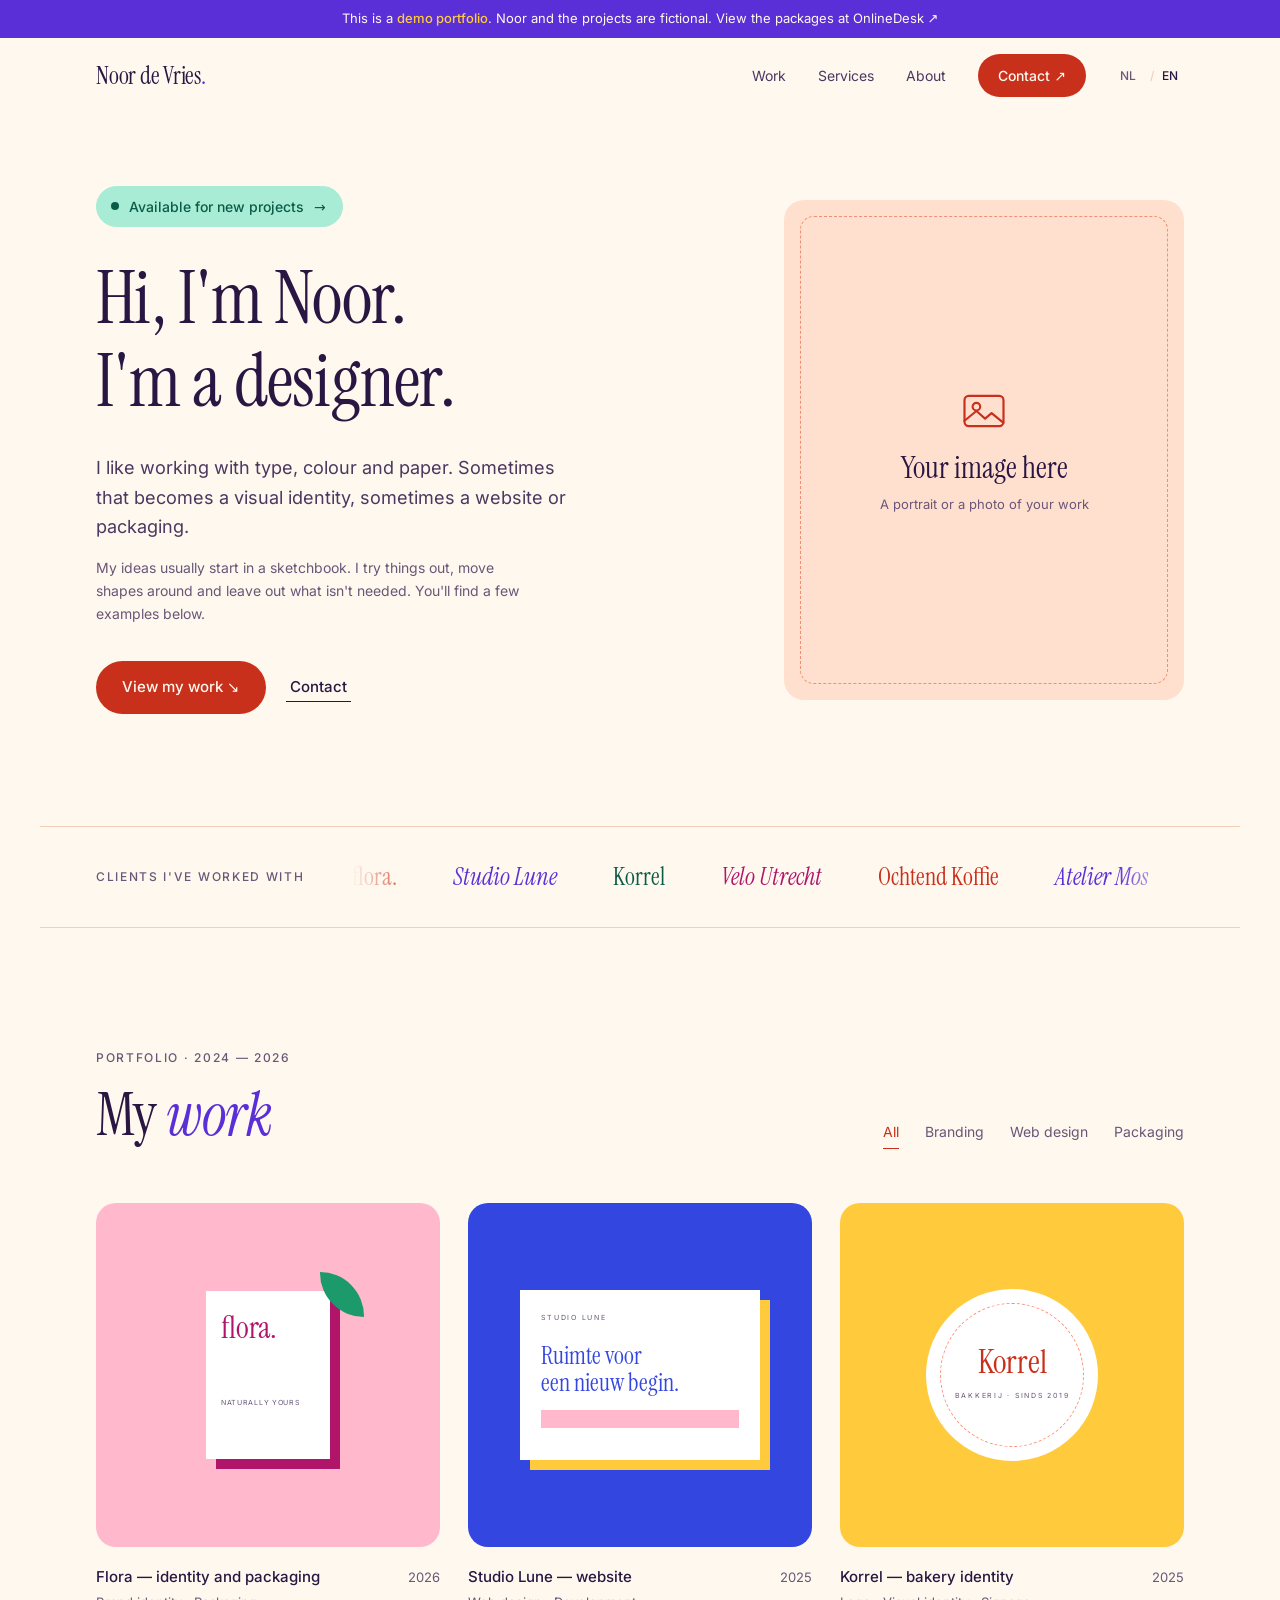
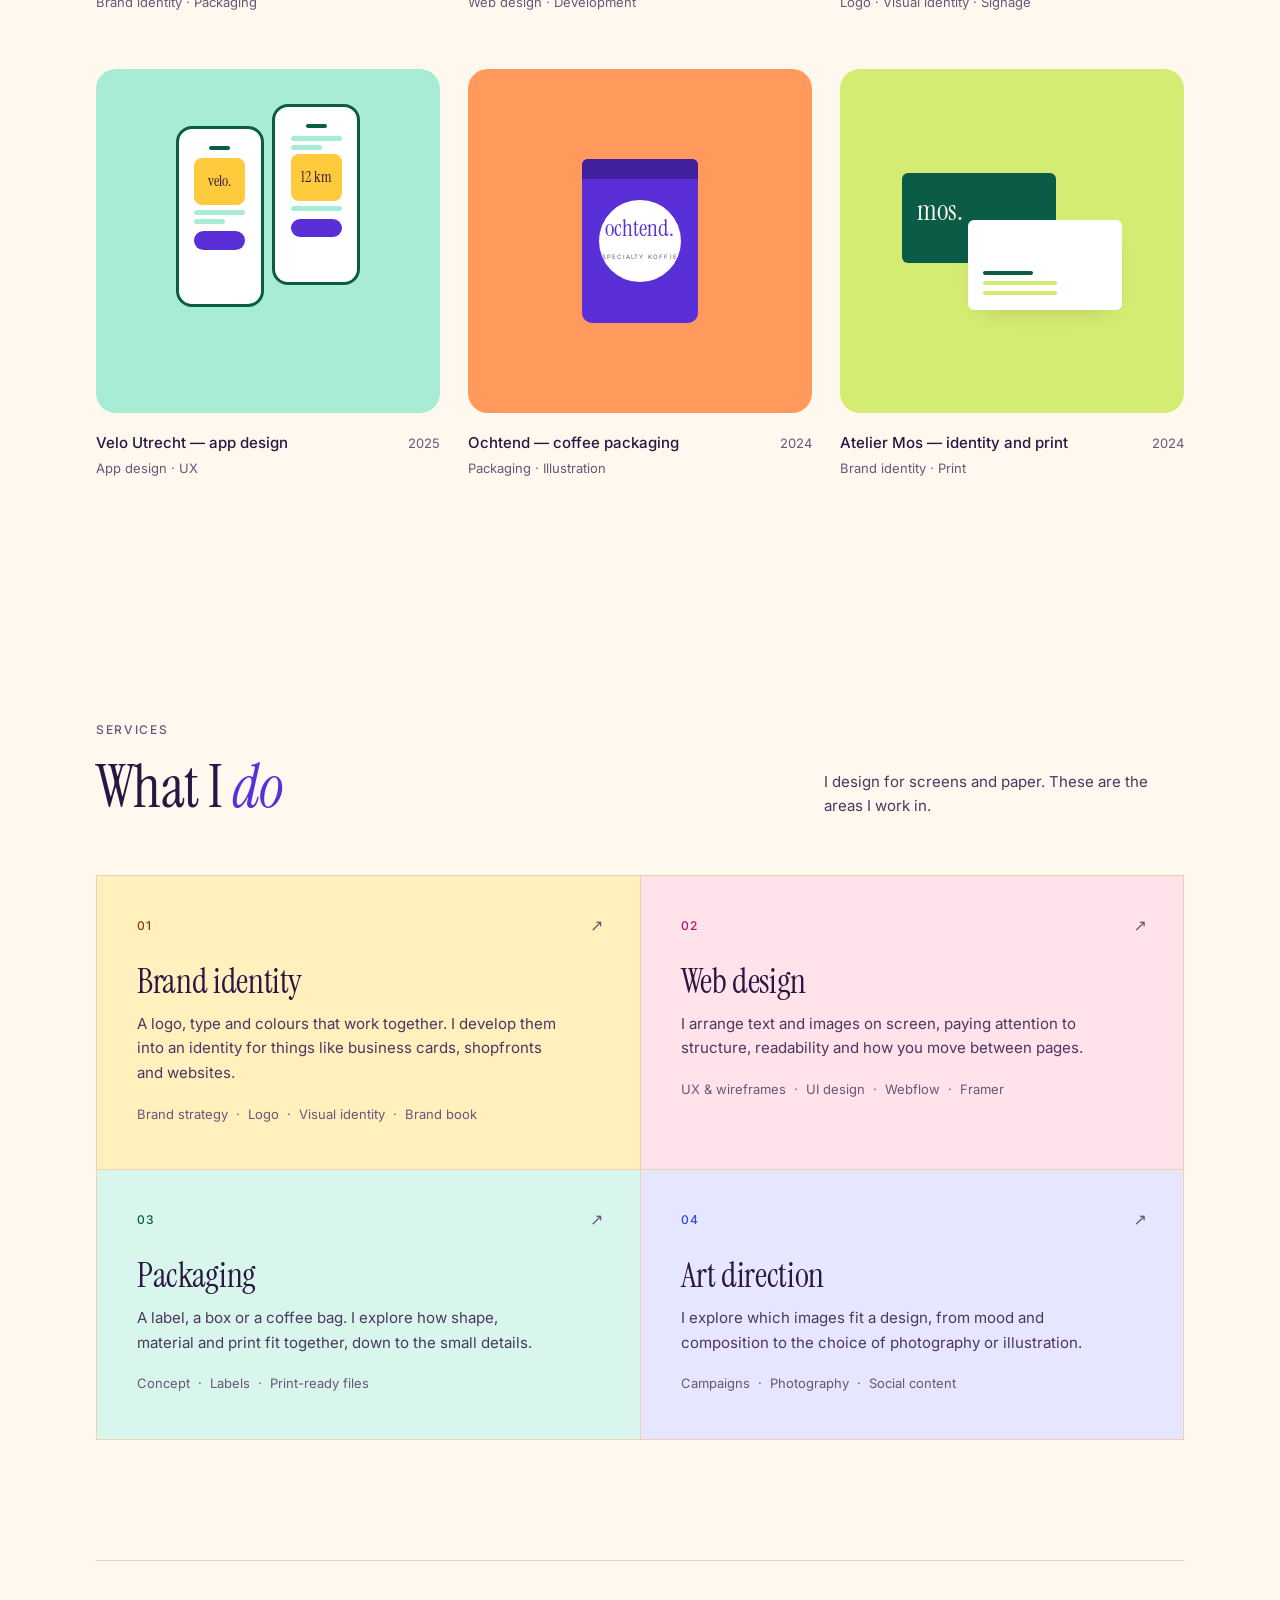
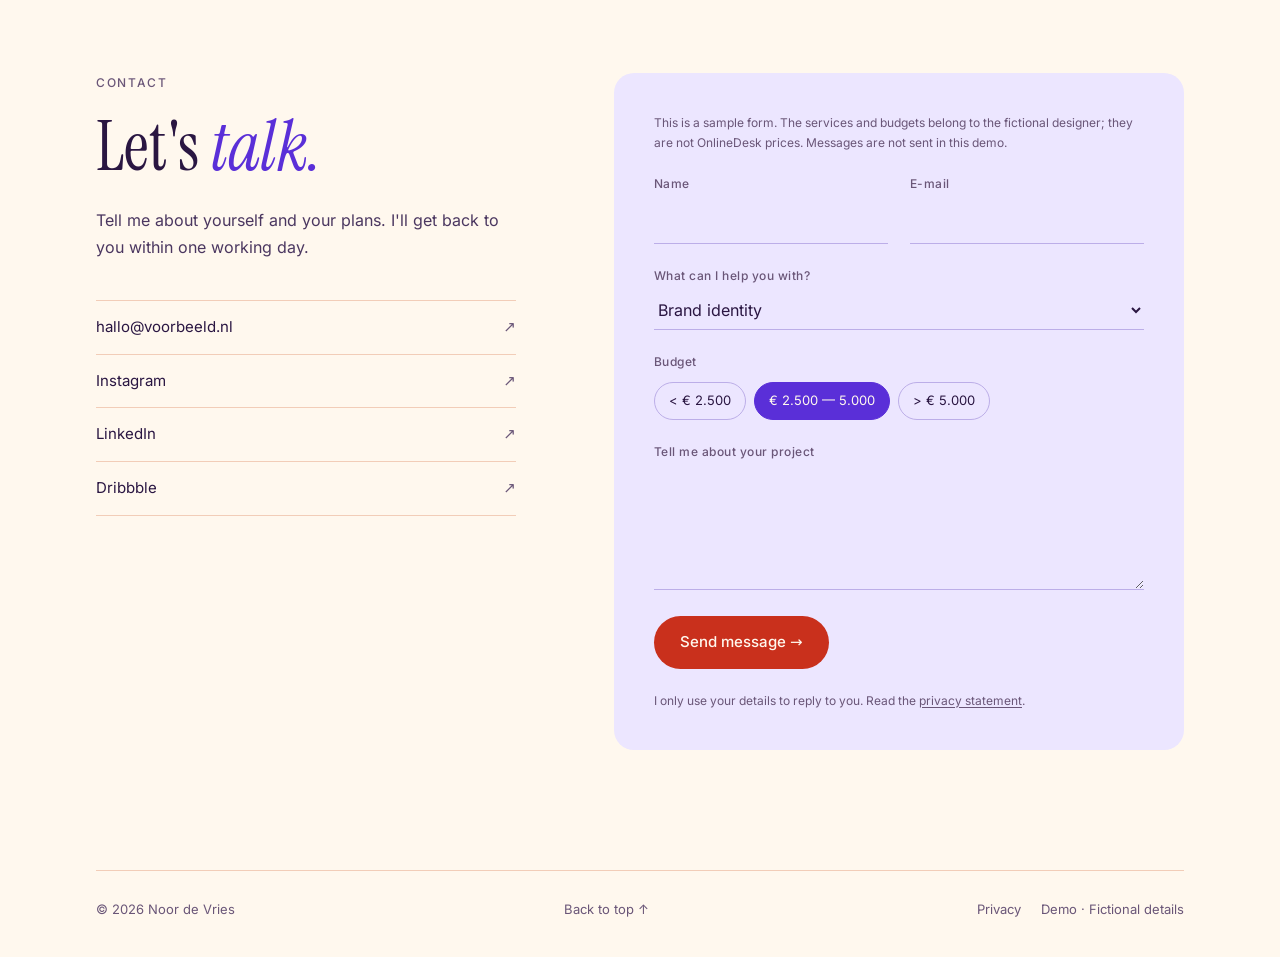
==== index.html @ de4928d3 "Levendiger kleurenpalet voor de portfolio Alleen kleuren aangepast: tekst, opmaak en indeling blijve" ====
<!doctype html>
<html lang="nl" class="no-js">
<head>
  <meta charset="utf-8">
  <meta name="viewport" content="width=device-width, initial-scale=1">
  <title>Noor de Vries — Designer in Utrecht</title>
  <meta name="description" content="Noor de Vries is een onafhankelijk designer in Utrecht: huisstijlen, websites en verpakkingen.">
  <!-- Delen op social media: vervang de URL door je eigen domein -->
  <meta property="og:type" content="website">
  <meta property="og:title" content="Noor de Vries — Designer in Utrecht">
  <meta property="og:description" content="Huisstijlen, websites en verpakkingen met een eigen verhaal.">
  <meta property="og:image" content="https://umpreneur.github.io/onlinedesk-portfolio/assets/og-image.jpg">
  <meta name="twitter:card" content="summary_large_image">
  <meta name="theme-color" content="#fff8ee">
  <link rel="icon" href="assets/favicon.svg" type="image/svg+xml">
  <link rel="preload" href="assets/fonts/instrument-serif-regular.woff2" as="font" type="font/woff2" crossorigin>
  <link rel="preload" href="assets/fonts/inter-variable.woff2" as="font" type="font/woff2" crossorigin>
  <link rel="stylesheet" href="assets/style.css">
  <script src="assets/site.js?v=20261024-copy1" defer></script>
</head>
<body data-page="home">

  <div class="demo-bar" role="note" data-demo data-i18n="demo">Dit is een <strong>demoportfolio</strong>. Noor en de projecten zijn verzonnen. <a href="https://umpreneur.github.io/onlinedesk/pakket.html?id=portfolio#pakketten">Bekijk de pakketten bij OnlineDesk ↗</a></div>

  <header class="site-header" id="top">
    <div class="wrap">
      <a href="#top" class="logo">Noor de Vries<span>.</span></a>
      <div class="header-right">
        <nav class="nav" aria-label="Hoofdmenu">
          <a href="#ervaringen" data-i18n="nav_work">Werk</a>
          <a href="#diensten" data-i18n="nav_services">Diensten</a>
          <a href="#over" data-i18n="nav_about">Over mij</a>
          <a href="#contact" class="btn">Contact ↗</a>
        </nav>
        <div class="lang" role="group" aria-label="Taal / Language">
          <button data-lang="nl" lang="nl" aria-label="Nederlands">NL</button>
          <button data-lang="en" lang="en" aria-label="English">EN</button>
        </div>
        <button class="menu-toggle" aria-label="Menu" aria-expanded="false"><span></span><span></span></button>
      </div>
    </div>
  </header>

  <main>
    <!-- Hero / Over mij -->
    <section class="hero" id="over">
      <div class="wrap hero-grid">
        <div>
          <a href="#contact" class="status reveal"><i></i> <span data-i18n="status">Beschikbaar voor nieuwe projecten</span> <b>→</b></a>
          <h1 class="reveal d1" data-i18n="about_title">Hoi, ik ben Noor.<br>Ik ben ontwerper.</h1>
          <p class="intro reveal d2" data-i18n="intro">Ik werk graag met letters, kleur en papier. Soms wordt dat een huisstijl, soms een website of een verpakking.</p>
          <p class="intro-sub reveal d2" data-i18n="about_p1">Mijn ideeën beginnen meestal in een schetsboek. Ik probeer dingen uit, schuif met vormen en laat weg wat niet nodig is. Hieronder zie je een paar voorbeelden.</p>
          <div class="hero-actions reveal d3">
            <a href="#ervaringen" class="btn" data-i18n="cta_work">Bekijk mijn werk ↘</a>
            <a href="#contact" class="link" data-i18n="cta_call">Contact</a>
          </div>
        </div>

        <div class="portrait-wrap reveal d2">
          <div class="portrait">
            <!-- Eigen foto? Vervang het hele placeholder-blok door: <img src="assets/jouw-foto.jpg" alt="Portret van ..."> -->
            <div class="placeholder">
              <svg viewBox="0 0 48 48" aria-hidden="true"><rect x="6" y="10" width="36" height="28" rx="4"/><circle cx="17" cy="20" r="3.5"/><path d="M6 33 l11 -9 8 7 6 -5 11 9"/></svg>
              <strong data-i18n="ph_title">Jouw afbeelding hier</strong>
              <span data-i18n="ph_sub">Een portret of een foto van je werk</span>
            </div>
          </div>
        </div>
      </div>
    </section>

    <!-- Klanten -->
    <section class="clients" aria-label="Klanten">
      <div class="wrap">
        <p class="label" data-i18n="clients">Met plezier gewerkt voor</p>
        <div class="marquee">
          <!-- Namen staan er twee keer in, zodat de band naadloos doorloopt -->
          <div class="marquee-track">
            <span>flora.</span><span>Studio Lune</span><span>Korrel</span><span>Velo Utrecht</span><span>Ochtend Koffie</span><span>Atelier Mos</span><span>Hofje 12</span><span>Groen &amp; Co</span>
            <span aria-hidden="true">flora.</span><span aria-hidden="true">Studio Lune</span><span aria-hidden="true">Korrel</span><span aria-hidden="true">Velo Utrecht</span><span aria-hidden="true">Ochtend Koffie</span><span aria-hidden="true">Atelier Mos</span><span aria-hidden="true">Hofje 12</span><span aria-hidden="true">Groen &amp; Co</span>
          </div>
        </div>
      </div>
    </section>

    <!-- Ervaring -->
    <section id="ervaringen">
      <div class="wrap">
        <div class="section-head">
          <div>
            <span class="eyebrow reveal">Portfolio · 2024 — 2026</span>
            <h2 class="reveal d1" data-i18n="work_title">Mijn <em>werk</em></h2>
          </div>
          <div class="filters reveal d2">
            <button class="active" data-filter="all" data-i18n="f_all">Alles</button>
            <button data-filter="branding">Branding</button>
            <button data-filter="web" data-i18n="f_web">Webdesign</button>
            <button data-filter="verpakking" data-i18n="f_pack">Verpakking</button>
          </div>
        </div>

        <!-- Vervang per kaart het blok <div class="mock ...">...</div> door een eigen <img> -->
        <div class="work-grid">
          <div class="card reveal" data-cat="branding verpakking">
            <div class="thumb">
              <div class="mock flora-pack"><div class="face"><span class="name">flora.</span><span class="tagline">NATURALLY YOURS</span></div></div>
              <span class="flora-leaf"></span>
            </div>
            <div class="meta"><span data-i18n="p1">Flora — huisstijl en verpakking</span><span class="year">2026</span></div>
            <div class="tags" data-i18n="p1t">Merkidentiteit · Verpakking</div>
          </div>

          <div class="card reveal d1" data-cat="web">
            <div class="thumb">
              <div class="mock lune-page"><div class="face"><div class="brand">STUDIO LUNE</div><div class="headline">Ruimte voor<br>een nieuw begin.</div><div class="bar"></div></div></div>
            </div>
            <div class="meta"><span data-i18n="p2">Studio Lune — website</span><span class="year">2025</span></div>
            <div class="tags" data-i18n="p2t">Webdesign · Ontwikkeling</div>
          </div>

          <div class="card reveal" data-cat="branding">
            <div class="thumb">
              <div class="mock korrel"><div><b>Korrel</b><small>bakkerij · sinds 2019</small></div></div>
            </div>
            <div class="meta"><span data-i18n="p3">Korrel — huisstijl voor een bakkerij</span><span class="year">2025</span></div>
            <div class="tags" data-i18n="p3t">Logo · Huisstijl · Signing</div>
          </div>

          <div class="card reveal d1" data-cat="web">
            <div class="thumb">
              <div class="mock velo">
                <div class="phone"><div class="p-top"></div><div class="p-hero">velo.</div><div class="p-line"></div><div class="p-line s"></div><div class="p-btn"></div></div>
                <div class="phone"><div class="p-top"></div><div class="p-line"></div><div class="p-line s"></div><div class="p-hero">12 km</div><div class="p-line"></div><div class="p-btn"></div></div>
              </div>
            </div>
            <div class="meta"><span data-i18n="p4">Velo Utrecht — appontwerp</span><span class="year">2025</span></div>
            <div class="tags">App design · UX</div>
          </div>

          <div class="card reveal" data-cat="verpakking branding">
            <div class="thumb">
              <div class="mock bag"><div class="sticker"><div><b>ochtend.</b><small>SPECIALTY KOFFIE</small></div></div></div>
            </div>
            <div class="meta"><span data-i18n="p5">Ochtend — koffieverpakking</span><span class="year">2024</span></div>
            <div class="tags" data-i18n="p5t">Verpakking · Illustratie</div>
          </div>

          <div class="card reveal d1" data-cat="branding">
            <div class="thumb">
              <div class="mock cards-mock">
                <div class="bcard dark"><b>mos.</b></div>
                <div class="bcard light"><i></i><i></i><i></i></div>
              </div>
            </div>
            <div class="meta"><span data-i18n="p6">Atelier Mos — huisstijl en drukwerk</span><span class="year">2024</span></div>
            <div class="tags" data-i18n="p6t">Merkidentiteit · Drukwerk</div>
          </div>
        </div>
      </div>
    </section>

    <!-- Diensten -->
    <section id="diensten" class="services">
      <div class="wrap">
        <div class="section-head">
          <div>
            <span class="eyebrow reveal" data-i18n="nav_services">Diensten</span>
            <h2 class="reveal d1" data-i18n="srv_title">Wat ik <em>doe</em></h2>
          </div>
          <p class="reveal d2" data-i18n="srv_intro">Ik ontwerp voor het scherm en voor papier. Dit zijn de onderdelen waar ik me mee bezighoud.</p>
        </div>

        <div class="service-list">
          <div class="service reveal">
            <span class="num">01</span>
            <h3 data-i18n="s1">Merkidentiteit</h3>
            <div data-i18n="s1d">
              <p>Een logo, letters en kleuren die bij elkaar passen. Ik werk ze uit tot een huisstijl voor bijvoorbeeld een kaartje, een gevel of een website.</p>
              <ul><li>Merkstrategie</li><li>Logo</li><li>Huisstijl</li><li>Brandbook</li></ul>
            </div>
            <span class="arrow" aria-hidden="true">↗</span>
          </div>
          <div class="service reveal d1">
            <span class="num">02</span>
            <h3 data-i18n="s2">Webdesign</h3>
            <div data-i18n="s2d">
              <p>Ik geef tekst en beeld een plek op het scherm. Met aandacht voor de indeling, leesbaarheid en hoe je door de pagina’s beweegt.</p>
              <ul><li>UX &amp; wireframes</li><li>UI design</li><li>Webflow</li><li>Framer</li></ul>
            </div>
            <span class="arrow" aria-hidden="true">↗</span>
          </div>
          <div class="service reveal">
            <span class="num">03</span>
            <h3 data-i18n="s3">Verpakking</h3>
            <div data-i18n="s3d">
              <p>Een etiket, een doosje of een koffiezak. Ik kijk hoe vorm, materiaal en bedrukking samenkomen, tot in de kleine details.</p>
              <ul><li>Concept</li><li>Etiketten</li><li>Drukklaar maken</li></ul>
            </div>
            <span class="arrow" aria-hidden="true">↗</span>
          </div>
          <div class="service reveal d1">
            <span class="num">04</span>
            <h3>Art direction</h3>
            <div data-i18n="s4d">
              <p>Ik zoek uit welke beelden bij een ontwerp passen. Van de sfeer en de compositie tot de keuze voor fotografie of illustratie.</p>
              <ul><li>Campagnes</li><li>Fotografie</li><li>Social content</li></ul>
            </div>
            <span class="arrow" aria-hidden="true">↗</span>
          </div>
        </div>
      </div>
    </section>

    <!-- Contact -->
    <section id="contact" class="contact">
      <div class="wrap">
        <div class="contact-box">
          <div>
            <span class="eyebrow reveal">Contact</span>
            <h2 class="reveal d1" data-i18n="contact_title">Even <em>kennismaken?</em></h2>
            <p class="reveal d2" data-i18n="contact_intro">Vertel me iets over jezelf en je plannen. Ik reageer binnen één werkdag.</p>
            <div class="contact-links reveal d3">
              <a href="mailto:hallo@voorbeeld.nl"><span>hallo@voorbeeld.nl</span><span>↗</span></a>
              <a href="https://www.instagram.com/" target="_blank" rel="noopener"><span>Instagram</span><span>↗</span></a>
              <a href="https://www.linkedin.com/" target="_blank" rel="noopener"><span>LinkedIn</span><span>↗</span></a>
              <a href="https://dribbble.com/" target="_blank" rel="noopener"><span>Dribbble</span><span>↗</span></a>
            </div>
          </div>

          <!-- Formulier: vul je Formspree-adres in bij SITE.formspree in assets/site.js -->
          <form class="contact-form reveal d2" novalidate>
            <p class="form-note" data-demo data-i18n="demo_form">Dit is een voorbeeldformulier. De diensten en budgetten horen bij de fictieve ontwerper; ze zijn geen prijzen van OnlineDesk. Berichten worden in deze demo niet verstuurd.</p>
            <div class="row">
              <label><span data-i18n="f_name">Naam</span><input type="text" name="naam" required autocomplete="name"></label>
              <label><span>E-mail</span><input type="email" name="email" required autocomplete="email"></label>
            </div>
            <label><span data-i18n="f_type">Waar kan ik je mee helpen?</span>
              <select name="onderwerp">
                <option data-i18n="s1">Merkidentiteit</option>
                <option data-i18n="s2">Webdesign</option>
                <option data-i18n="s3">Verpakking</option>
                <option>Art direction</option>
                <option data-i18n="f_other">Iets anders</option>
              </select>
            </label>
            <div class="field" role="radiogroup" aria-label="Budget">Budget
              <span class="budget">
                <label><input type="radio" name="budget" value="tot 2500"><span>&lt; € 2.500</span></label>
                <label><input type="radio" name="budget" value="2500-5000" checked><span>€ 2.500 — 5.000</span></label>
                <label><input type="radio" name="budget" value="vanaf 5000"><span>&gt; € 5.000</span></label>
              </span>
            </div>
            <label><span data-i18n="f_msg">Vertel over je project</span><textarea name="bericht" rows="4"></textarea></label>
            <!-- Spamval: echte bezoekers zien dit veld niet -->
            <input type="text" name="_gotcha" class="hp" tabindex="-1" autocomplete="off" aria-hidden="true">
            <button type="submit" class="btn" data-i18n="f_send">Verstuur bericht →</button>
            <p class="form-note" data-i18n="f_note">Je gegevens gebruik ik alleen om je te antwoorden. Lees de <a href="privacy.html">privacyverklaring</a>.</p>
            <p class="form-msg" role="status" aria-live="polite"></p>
          </form>
        </div>
      </div>
    </section>
  </main>

  <footer>
    <div class="wrap">
      <div class="footer-bottom">
        <span>© <span class="year-now">2026</span> Noor de Vries</span>
        <a href="#top" data-i18n="to_top">Terug naar boven ↑</a>
        <span class="footer-links">
          <a href="privacy.html" data-i18n="privacy">Privacy</a>
          <span data-demo data-i18n="demo_footer">Demo · Fictieve gegevens</span>
        </span>
      </div>
    </div>
  </footer>
</body>
</html>
---- assets/style.css ----
/* ==========================================================================
   Portfolio template — stijlen
   Kleuren aanpassen? Wijzig alleen de waarden in :root hieronder.
   ========================================================================== */

/* ---------- Lettertypes (zelf gehost, OFL-licentie, zie assets/fonts) ---------- */
@font-face {
  font-family: "Instrument Serif";
  src: url("fonts/instrument-serif-regular.woff2") format("woff2");
  font-style: normal; font-weight: 400; font-display: swap;
}
@font-face {
  font-family: "Instrument Serif";
  src: url("fonts/instrument-serif-italic.woff2") format("woff2");
  font-style: italic; font-weight: 400; font-display: swap;
}
@font-face {
  font-family: "Inter";
  src: url("fonts/inter-variable.woff2") format("woff2");
  font-style: normal; font-weight: 100 900; font-display: swap;
}

:root {
  --bg: #fff8ee;          /* Achtergrond — zonnig crème */
  --accent: #ffe0cf;      /* Kaarten en vlakken — zacht perzik */
  --ink: #2a1642;         /* Tekst en titels — diep aubergine */
  --brand: #c9301c;       /* Knoppen en accenten — levendig koraalrood */
  --line: #f2cdb8;        /* Subtiele lijnen — warm perzik */

  --surface: #ffffff;
  --ink-soft: #4b3760;
  --muted: #6a5678;
  --accent-hover: #ffd2b8;
  --brand-dark: #9c2212;
  --brand-light: #ff8f7a;

  --serif: "Instrument Serif", Georgia, "Times New Roman", serif;
  --sans: "Inter", "Segoe UI", system-ui, -apple-system, Helvetica, Arial, sans-serif;
  --radius: 20px;
  --ease: cubic-bezier(.2, .7, .2, 1);
}

* { box-sizing: border-box; margin: 0; padding: 0; }
html { scroll-behavior: smooth; scroll-padding-top: 80px; }
body {
  background: var(--bg);
  color: var(--ink);
  font-family: var(--sans);
  font-size: 16px;
  line-height: 1.65;
  -webkit-font-smoothing: antialiased;
  overflow-x: hidden;
}
a { color: inherit; text-decoration: none; }
button { font: inherit; color: inherit; background: none; border: 0; cursor: pointer; }
img { max-width: 100%; display: block; }
::selection { background: var(--accent); }
:focus-visible { outline: 2px solid var(--brand); outline-offset: 3px; }

.wrap { max-width: 1200px; margin: 0 auto; padding: 0 56px; }

h1, h2, h3 { font-family: var(--serif); font-weight: 400; letter-spacing: -0.01em; line-height: 1.05; }
h2 em, h1 em { font-style: italic; color: var(--brand); }
h2 { font-size: clamp(40px, 4.6vw, 60px); }

.eyebrow {
  display: block; font-size: 12px; font-weight: 500; letter-spacing: .14em;
  text-transform: uppercase; color: var(--muted); margin-bottom: 18px;
}

section { padding: 120px 0; }
.section-head {
  display: flex; justify-content: space-between; align-items: flex-end;
  gap: 40px; margin-bottom: 56px;
}
.section-head p { max-width: 360px; color: var(--ink-soft); font-size: 15px; }

.btn {
  display: inline-flex; align-items: center; gap: 10px;
  background: var(--ink); color: var(--bg);
  padding: 14px 26px; border-radius: 999px;
  font-size: 15px; font-weight: 500;
  transition: background .25s, transform .3s var(--ease);
}
.btn:hover { background: var(--brand); transform: translateY(-1px); }
.btn[disabled] { opacity: .6; pointer-events: none; }
.link {
  display: inline-flex; align-items: center; gap: 8px;
  font-size: 15px; font-weight: 500; padding: 14px 4px;
  background: linear-gradient(currentColor, currentColor) 0 calc(100% - 12px) / 100% 1px no-repeat;
  transition: color .2s;
}
.link:hover { color: var(--brand); }

/* ---------- Demo-balk (alleen zichtbaar als demo: true in site.js) ---------- */
.demo-bar {
  background: var(--ink); color: var(--bg);
  text-align: center; font-size: 13px; line-height: 1.5; padding: 9px 20px;
}
.demo-bar strong { font-weight: 500; color: var(--accent); }

/* ---------- Header ---------- */
.site-header { position: sticky; top: 0; z-index: 50; transition: box-shadow .3s; }
/* Blur op een pseudo-element, zodat het mobiele menu (position: fixed) het hele scherm kan vullen */
.site-header::before {
  content: ""; position: absolute; inset: 0; z-index: -1;
  background: rgba(255, 248, 238, .8);
  backdrop-filter: blur(14px);
  -webkit-backdrop-filter: blur(14px);
}
.site-header.scrolled { box-shadow: 0 1px 0 var(--line); }
.site-header .wrap { display: flex; justify-content: space-between; align-items: center; height: 76px; }
.logo { font-family: var(--serif); font-size: 24px; letter-spacing: -0.01em; }
.logo span { color: var(--brand); }
.header-right { display: flex; align-items: center; gap: 28px; }
.nav { display: flex; align-items: center; gap: 32px; font-size: 14px; }
.nav a:not(.btn) { color: var(--ink-soft); transition: color .2s; }
.nav a:not(.btn):hover { color: var(--ink); }
.nav .btn { padding: 10px 20px; font-size: 14px; }

.lang { position: relative; z-index: 60; display: flex; align-items: center; gap: 2px; font-size: 12px; font-weight: 500; letter-spacing: .06em; }
.lang button { padding: 4px 6px; color: var(--muted); transition: color .2s; }
.lang button + button::before { content: "/"; margin-right: 8px; color: var(--line); }
.lang button:hover, .lang button.active { color: var(--ink); }

.menu-toggle { display: none; width: 44px; height: 44px; position: relative; z-index: 60; }
.menu-toggle span {
  position: absolute; left: 11px; width: 22px; height: 1.5px; background: var(--ink);
  transition: transform .3s var(--ease), top .3s var(--ease);
}
.menu-toggle span:first-child { top: 18px; }
.menu-toggle span:last-child { top: 25px; }
.menu-open .menu-toggle span:first-child { top: 21px; transform: rotate(45deg); }
.menu-open .menu-toggle span:last-child { top: 21px; transform: rotate(-45deg); }

/* ---------- Hero / Over mij ---------- */
.hero { padding: 72px 0 112px; }
.hero-grid { display: grid; grid-template-columns: 1.15fr .85fr; gap: 80px; align-items: center; }
.status {
  display: inline-flex; align-items: center; gap: 10px;
  background: var(--accent); border: 1px solid var(--line); color: var(--brand);
  padding: 8px 16px 8px 14px; border-radius: 999px;
  font-size: 14px; font-weight: 500; margin-bottom: 30px;
  transition: background .25s;
}
.status:hover { background: var(--accent-hover); }
.status b { font-weight: 400; transition: transform .3s var(--ease); }
.status:hover b { transform: translateX(3px); }
.status i { flex: none; width: 8px; height: 8px; border-radius: 50%; background: var(--brand); position: relative; }
.status i::after {
  content: ""; position: absolute; inset: -5px; border-radius: 50%;
  border: 2px solid var(--brand); opacity: 0; animation: pulse 2s infinite;
}
@keyframes pulse { 0% { transform: scale(.5); opacity: .7; } 100% { transform: scale(1.7); opacity: 0; } }

h1 { font-size: clamp(44px, 5.8vw, 80px); line-height: 1.12; margin-bottom: 30px; }
.intro { font-size: 18px; color: var(--ink-soft); max-width: 480px; margin-bottom: 14px; }
.intro-sub { font-size: 14px; color: var(--muted); max-width: 440px; margin-bottom: 36px; }
.hero-actions { display: flex; flex-wrap: wrap; align-items: center; gap: 20px; }

.portrait-wrap { position: relative; justify-self: end; width: 100%; max-width: 400px; }
.portrait {
  position: relative; aspect-ratio: 4 / 5;
  background: var(--accent); border-radius: var(--radius); overflow: hidden;
}
/* Een eigen foto (<img>) vult het hele vlak */
.portrait img, .card .thumb img { position: absolute; inset: 0; width: 100%; height: 100%; object-fit: cover; }

/* Plek voor een afbeelding — vervang door <img> */
.placeholder {
  position: absolute; inset: 16px; border: 1.5px dashed #f08f75; border-radius: 14px;
  display: flex; flex-direction: column; align-items: center; justify-content: center; gap: 10px;
  text-align: center; padding: 24px; color: var(--muted);
}
.placeholder svg { width: 52px; height: 52px; fill: none; stroke: var(--brand); stroke-width: 2; stroke-linecap: round; stroke-linejoin: round; margin-bottom: 4px; }
.placeholder strong { font-family: var(--serif); font-weight: 400; font-size: 30px; line-height: 1.1; color: var(--ink); }
.placeholder span { font-size: 13px; max-width: 220px; }

/* ---------- Klanten ---------- */
.clients { padding: 0; }
.clients .wrap {
  display: flex; align-items: center; gap: 48px;
  padding-top: 30px; padding-bottom: 30px;
  border-top: 1px solid var(--line); border-bottom: 1px solid var(--line);
}
.clients .label { flex: none; font-size: 12px; font-weight: 500; letter-spacing: .14em; text-transform: uppercase; color: var(--muted); }
.marquee {
  flex: 1; min-width: 0; overflow: hidden;
  mask-image: linear-gradient(90deg, transparent, #000 8%, #000 92%, transparent);
  -webkit-mask-image: linear-gradient(90deg, transparent, #000 8%, #000 92%, transparent);
}
.marquee-track { display: flex; width: max-content; animation: marquee 36s linear infinite; }
.clients:hover .marquee-track { animation-play-state: paused; }
.marquee-track span { font-family: var(--serif); font-size: 24px; color: var(--brand); white-space: nowrap; margin-right: 56px; }
.marquee-track span:nth-child(even) { font-style: italic; }
@keyframes marquee { to { transform: translateX(-50%); } }

/* ---------- Ervaring (projecten) ---------- */
.filters { display: flex; flex-wrap: wrap; gap: 26px; }
.filters button { position: relative; padding: 4px 0; font-size: 14px; color: var(--muted); transition: color .2s; }
.filters button::after {
  content: ""; position: absolute; left: 0; right: 0; bottom: -2px; height: 1px;
  background: var(--ink); transform: scaleX(0); transition: transform .3s var(--ease);
}
.filters button:hover, .filters button.active { color: var(--ink); }
.filters button.active::after { transform: scaleX(1); }

.work-grid { display: grid; grid-template-columns: repeat(3, 1fr); gap: 56px 28px; }
.card { display: block; }
.card.hidden { display: none; }
.card .thumb {
  position: relative; aspect-ratio: 1; border-radius: var(--radius);
  overflow: hidden; display: grid; place-items: center; background: var(--accent);
}
.card .thumb > .mock { transition: transform .8s var(--ease); }
.card:hover .thumb > .mock { transform: scale(1.04); }
.card .meta { display: flex; justify-content: space-between; align-items: baseline; gap: 16px; margin-top: 18px; }
.card .meta > span:first-child { font-size: 15px; font-weight: 500; }
.card .year { font-size: 13px; color: var(--muted); }
.card .tags { font-size: 13px; color: var(--muted); margin-top: 2px; }

/* Voorbeeld-mockups (vervang later door eigen beelden) */
.flora-pack { position: relative; width: 36%; aspect-ratio: 140 / 190; }
.flora-pack::before { content: ""; position: absolute; inset: 0; background: var(--line); transform: translate(10px, 10px); }
.flora-pack .face { position: relative; height: 100%; background: #fff; padding: 18% 12%; display: flex; flex-direction: column; justify-content: space-between; }
.flora-pack .name { font-family: var(--serif); font-size: clamp(22px, 2.4vw, 34px); line-height: 1; }
.flora-pack .tagline { font-size: 7px; letter-spacing: .1em; color: var(--muted); margin-bottom: 30%; }
.flora-leaf { position: absolute; width: 13%; aspect-ratio: 1; border-radius: 0 100% 0 100%; background: var(--brand-light); right: 22%; top: 20%; }

.lune-page { position: relative; width: 70%; aspect-ratio: 290 / 205; }
.lune-page::before { content: ""; position: absolute; inset: 0; background: var(--line); transform: translate(10px, 10px); }
.lune-page .face { position: relative; height: 100%; background: #fff; padding: 9%; }
.lune-page .brand { font-size: 7px; letter-spacing: .25em; color: var(--muted); margin-bottom: 10%; }
.lune-page .headline { font-family: var(--serif); font-size: clamp(15px, 1.9vw, 26px); line-height: 1.1; margin-bottom: 7%; }
.lune-page .bar { height: 14%; background: var(--accent); }

.korrel { position: relative; width: 50%; aspect-ratio: 1; border-radius: 50%; background: #fff; display: grid; place-items: center; text-align: center; color: var(--brand); }
.korrel::before { content: ""; position: absolute; inset: 8%; border-radius: 50%; border: 1px dashed var(--line); }
.korrel b { display: block; font-family: var(--serif); font-weight: 400; font-size: clamp(24px, 2.6vw, 36px); line-height: 1; }
.korrel small { font-size: 7px; letter-spacing: .25em; text-transform: uppercase; color: var(--muted); }

.velo { position: relative; width: 64%; height: 80%; }
.phone { position: absolute; width: 40%; aspect-ratio: 9 / 18.5; background: #fff; border-radius: 16px; padding: 8% 7%; border: 3px solid var(--ink); }
.phone:first-child { left: 8%; top: 8%; }
.phone:last-child { right: 8%; top: 0; }
.phone .p-top { width: 40%; height: 4px; border-radius: 4px; background: var(--ink); margin: 0 auto 14%; }
.phone .p-hero { height: 34%; border-radius: 8px; background: var(--accent); margin-bottom: 10%; display: grid; place-items: center; font-family: var(--serif); font-size: clamp(11px, 1.2vw, 16px); }
.phone .p-line { height: 5px; border-radius: 4px; background: var(--accent); margin-bottom: 8%; }
.phone .p-line.s { width: 60%; }
.phone .p-btn { height: 13%; border-radius: 999px; background: var(--brand); margin-top: 14%; }

.bag { position: relative; width: 34%; aspect-ratio: 3 / 4.2; background: var(--brand); border-radius: 6px 6px 10px 10px; display: grid; place-items: center; }
.bag::before { content: ""; position: absolute; top: 0; left: 0; right: 0; height: 12%; background: var(--brand-dark); border-radius: 6px 6px 0 0; }
.bag .sticker { width: 70%; aspect-ratio: 1; border-radius: 50%; background: #fff; display: grid; place-items: center; text-align: center; color: var(--brand); }
.bag .sticker b { font-family: var(--serif); font-weight: 400; font-size: clamp(15px, 1.8vw, 24px); display: block; line-height: 1; }
.bag .sticker small { font-size: 6px; letter-spacing: .2em; color: var(--muted); }

.cards-mock { position: relative; width: 64%; aspect-ratio: 1.6; }
.bcard { position: absolute; width: 70%; aspect-ratio: 1.7; border-radius: 6px; padding: 7%; }
.bcard.dark { background: var(--brand); color: var(--bg); left: 0; top: 0; }
.bcard.dark b { font-family: var(--serif); font-weight: 400; font-size: clamp(20px, 2.2vw, 30px); }
.bcard.light { background: #fff; right: 0; bottom: 0; display: flex; flex-direction: column; justify-content: flex-end; gap: 6px; box-shadow: 0 10px 24px -16px rgba(42, 22, 66, .3); }
.bcard.light i { display: block; height: 4px; background: var(--accent); border-radius: 3px; width: 60%; }
.bcard.light i:first-child { width: 40%; background: var(--brand); }

/* ---------- Diensten ---------- */
.service-list {
  display: grid; grid-template-columns: repeat(2, 1fr);
  border-top: 1px solid var(--line); border-left: 1px solid var(--line);
}
.service {
  position: relative; padding: 40px 40px 44px;
  border-right: 1px solid var(--line); border-bottom: 1px solid var(--line);
  transition: background .3s;
}
.service:hover { background: var(--accent); }
.service .num { display: block; font-size: 12px; font-weight: 500; letter-spacing: .1em; color: var(--muted); margin-bottom: 28px; }
.service h3 { font-size: 34px; margin-bottom: 12px; }
.service p { font-size: 15px; color: var(--ink-soft); max-width: 420px; margin-bottom: 18px; }
.service ul { list-style: none; display: flex; flex-wrap: wrap; font-size: 13px; color: var(--muted); }
.service li + li::before { content: "·"; margin: 0 8px; }
.service .arrow {
  position: absolute; top: 36px; right: 36px; font-size: 16px; color: var(--muted);
  transition: transform .35s var(--ease), color .3s;
}
.service:hover .arrow { transform: rotate(45deg); color: var(--brand); }

/* ---------- Contact ---------- */
.contact { padding-top: 0; }
.contact-box {
  display: grid; grid-template-columns: 1fr 1fr; gap: 80px;
  padding-top: 112px; border-top: 1px solid var(--line);
}
.contact-box h2 { font-size: clamp(44px, 5.4vw, 72px); margin-bottom: 24px; }
.contact-box > div > p { color: var(--ink-soft); max-width: 420px; margin-bottom: 40px; }
.contact-links { display: grid; max-width: 420px; border-top: 1px solid var(--line); }
.contact-links a { display: flex; justify-content: space-between; padding: 14px 0; border-bottom: 1px solid var(--line); font-size: 15px; transition: color .2s; }
.contact-links a:hover { color: var(--brand); }
.contact-links span:last-child { color: var(--muted); transition: transform .3s var(--ease), color .2s; }
.contact-links a:hover span:last-child { transform: translate(3px, -3px); color: var(--brand); }

form {
  background: var(--accent); border-radius: var(--radius);
  padding: 40px; display: grid; gap: 22px; align-content: start;
}
.row { display: grid; grid-template-columns: 1fr 1fr; gap: 22px; }
label, .field { display: grid; gap: 6px; font-size: 12px; font-weight: 500; letter-spacing: .04em; color: var(--muted); }
input, select, textarea {
  font: inherit; font-size: 16px; font-weight: 400; letter-spacing: 0; color: var(--ink);
  background: transparent; border: 0; border-bottom: 1px solid var(--line);
  padding: 8px 0; outline: none; transition: border-color .2s; border-radius: 0;
}
input:focus, select:focus, textarea:focus { border-color: var(--ink); }
input.invalid { border-color: #b3402a; }
textarea { resize: vertical; min-height: 96px; }
.budget { display: flex; flex-wrap: wrap; gap: 8px; margin-top: 4px; }
.budget label { display: inline-block; position: relative; }
.budget input { position: absolute; opacity: 0; pointer-events: none; }
.budget span { display: inline-block; padding: 7px 14px; border-radius: 999px; border: 1px solid var(--line); font-size: 13px; font-weight: 400; letter-spacing: 0; color: var(--ink); cursor: pointer; transition: all .2s; }
.budget span:hover { border-color: var(--muted); }
.budget input:checked + span { background: var(--ink); color: var(--bg); border-color: var(--ink); }
.budget input:focus-visible + span { outline: 2px solid var(--ink); outline-offset: 2px; }
.hp { position: absolute; left: -9999px; }
form .btn { justify-self: start; margin-top: 4px; }
.form-note { font-size: 12px; color: var(--muted); }
.form-note a { text-decoration: underline; text-underline-offset: 2px; }
.form-msg { display: none; font-size: 14px; background: var(--bg); padding: 14px 18px; border-radius: 12px; }
.form-msg.show { display: block; }
.form-msg.error { color: #b3402a; }

/* ---------- Footer ---------- */
footer { padding: 0 0 36px; }
.footer-bottom { display: flex; justify-content: space-between; gap: 16px; padding-top: 28px; border-top: 1px solid var(--line); font-size: 13px; color: var(--muted); }
.footer-bottom a:hover { color: var(--ink); }
.footer-links { display: flex; gap: 20px; }

/* ---------- Tekstpagina (privacy) en 404 ---------- */
.back { display: inline-flex; gap: 8px; font-size: 14px; color: var(--muted); margin-bottom: 40px; transition: color .2s; }
.back:hover { color: var(--ink); }
.page { padding: 64px 0 120px; }
.prose { max-width: 720px; }
.prose h1 { font-size: clamp(40px, 5vw, 64px); margin-bottom: 24px; }
.prose h2 { font-size: 28px; margin: 40px 0 12px; }
.prose p, .prose li { color: var(--ink-soft); }
.prose p + p { margin-top: 12px; }
.prose ul { padding-left: 20px; margin-top: 8px; }
.prose a { text-decoration: underline; text-underline-offset: 2px; }
.prose .updated { font-size: 13px; color: var(--muted); margin-bottom: 32px; }
.not-found { min-height: 60vh; display: grid; place-items: center; text-align: center; padding: 96px 0; }
.not-found .code { font-family: var(--serif); font-style: italic; font-size: clamp(96px, 16vw, 200px); line-height: 1; color: var(--brand); }
.not-found h1 { font-size: clamp(32px, 4vw, 48px); margin: 8px 0 16px; }
.not-found p { color: var(--ink-soft); margin-bottom: 32px; }

/* ---------- Reveal ---------- */
.reveal { opacity: 0; transform: translateY(18px); transition: opacity .9s var(--ease), transform .9s var(--ease); }
.reveal.in { opacity: 1; transform: none; }
.reveal.d1 { transition-delay: .08s; }
.reveal.d2 { transition-delay: .16s; }
.reveal.d3 { transition-delay: .24s; }
.no-js .reveal { opacity: 1; transform: none; }

@media (prefers-reduced-motion: reduce) {
  *, *::before, *::after { animation: none !important; transition: none !important; }
  .reveal { opacity: 1; transform: none; }
  html { scroll-behavior: auto; }
}

/* ---------- Responsive ---------- */
@media (max-width: 980px) {
  .wrap { padding: 0 32px; }
  section { padding: 96px 0; }
  .hero-grid, .contact-box { grid-template-columns: 1fr; gap: 56px; }
  .portrait-wrap { justify-self: center; }
  .contact-box { padding-top: 96px; }
  .clients .wrap { flex-direction: column; align-items: flex-start; gap: 18px; }
  .marquee { width: 100%; }
  .work-grid { grid-template-columns: repeat(2, 1fr); }
  .nav { gap: 24px; }
}

@media (max-width: 760px) {
  .wrap { padding: 0 20px; }
  section { padding: 96px 0; }
  .site-header .wrap { height: 64px; }
  .header-right { gap: 10px; }
  .menu-toggle { display: block; }
  .nav {
    position: fixed; inset: 0; background: var(--bg);
    flex-direction: column; justify-content: center; gap: 22px;
    font-family: var(--serif); font-size: 44px;
    opacity: 0; visibility: hidden; transition: opacity .3s, visibility .3s;
  }
  .nav a:not(.btn) { color: var(--ink); }
  .menu-open .nav { opacity: 1; visibility: visible; }
  .menu-open { overflow: hidden; }
  .nav .btn { font-family: var(--sans); font-size: 15px; padding: 13px 26px; margin-top: 10px; }
  .hero { padding: 48px 0 96px; }
  .hero-grid { gap: 72px; }
  .intro-sub { margin-bottom: 40px; }
  .hero-actions { gap: 18px; }
  .hero-actions .btn { padding: 13px 22px; }
  .clients .wrap { padding-top: 36px; padding-bottom: 36px; gap: 20px; }
  .section-head { flex-direction: column; align-items: flex-start; gap: 24px; margin-bottom: 48px; }
  .work-grid { grid-template-columns: 1fr; gap: 56px; }
  .card .thumb { aspect-ratio: 4 / 3; }
  .service-list { grid-template-columns: 1fr; gap: 16px; border: 0; }
  .service { padding: 32px 24px 34px; border: 1px solid var(--line); border-radius: 16px; }
  .service .num { margin-bottom: 18px; }
  .service h3 { font-size: 30px; }
  .contact-box { padding-top: 96px; gap: 56px; }
  form { padding: 28px 20px; }
  .row { grid-template-columns: 1fr; }
  .footer-bottom { flex-direction: column; gap: 8px; }
}

/* ---------- Kleuraccenten ---------- */
:root {
  --sun: #ffcb3d;
  --pink: #ffb8cc;
  --mint: #a8ecd6;
  --lime: #d4ec72;
  --tangerine: #ff9a5c;
  --cobalt: #3346e0;
  --violet: #5a2fd8;
  --green: #0b5c46;
  --magenta: #b0156a;
}
::selection { background: var(--sun); }

.btn { background: var(--brand); }
.btn:hover { background: var(--ink); }
.demo-bar { background: var(--violet); }
.demo-bar strong { color: var(--sun); }
.logo span { color: var(--violet); }
h2 em, h1 em { color: var(--violet); }

.status { background: var(--mint); border-color: var(--mint); color: var(--green); }
.status:hover { background: #93e5cb; }
.status i { background: var(--green); }
.status i::after { border-color: var(--green); }

.marquee-track span:nth-child(4n+1) { color: var(--brand); }
.marquee-track span:nth-child(4n+2) { color: var(--violet); }
.marquee-track span:nth-child(4n+3) { color: var(--green); }
.marquee-track span:nth-child(4n+4) { color: var(--magenta); }
.filters button.active { color: var(--brand); }
.filters button::after { background: var(--brand); }

/* Elk project een eigen kleur */
.work-grid .card:nth-child(1) .thumb { background: var(--pink); }
.flora-pack::before { background: var(--magenta); }
.flora-pack .name { color: var(--magenta); }
.flora-leaf { background: #1c9a6c; }

.work-grid .card:nth-child(2) .thumb { background: var(--cobalt); }
.lune-page::before { background: var(--sun); }
.lune-page .headline { color: var(--cobalt); }
.lune-page .bar { background: var(--pink); }

.work-grid .card:nth-child(3) .thumb { background: var(--sun); }
.korrel::before { border-color: var(--brand-light); }

.work-grid .card:nth-child(4) .thumb { background: var(--mint); }
.phone { border-color: var(--green); }
.phone .p-top { background: var(--green); }
.phone .p-hero { background: var(--sun); }
.phone .p-line { background: var(--mint); }
.phone .p-btn { background: var(--violet); }

.work-grid .card:nth-child(5) .thumb { background: var(--tangerine); }
.bag { background: var(--violet); }
.bag::before { background: #40209f; }
.bag .sticker { color: var(--violet); }

.work-grid .card:nth-child(6) .thumb { background: var(--lime); }
.bcard.dark { background: var(--green); }
.bcard.light i { background: var(--lime); }
.bcard.light i:first-child { background: var(--green); }

/* Diensten: elk blok een eigen tint */
.service:nth-child(1) { background: #fff0bd; }
.service:nth-child(2) { background: #ffe2ea; }
.service:nth-child(3) { background: #d9f6ec; }
.service:nth-child(4) { background: #e6e6ff; }
.service:nth-child(1):hover { background: #ffe48a; }
.service:nth-child(2):hover { background: #ffcfdc; }
.service:nth-child(3):hover { background: #bff0df; }
.service:nth-child(4):hover { background: #d3d4ff; }
.service:nth-child(1) .num { color: #8a3d00; }
.service:nth-child(2) .num { color: var(--magenta); }
.service:nth-child(3) .num { color: var(--green); }
.service:nth-child(4) .num { color: var(--cobalt); }

.contact-links a:hover, .contact-links a:hover span:last-child { color: var(--violet); }
form { background: #ece6ff; }
input, select, textarea { border-bottom-color: #bcaee8; }
.budget span { border-color: #bcaee8; }
.budget input:checked + span { background: var(--violet); border-color: var(--violet); }
.not-found .code { color: var(--violet); }
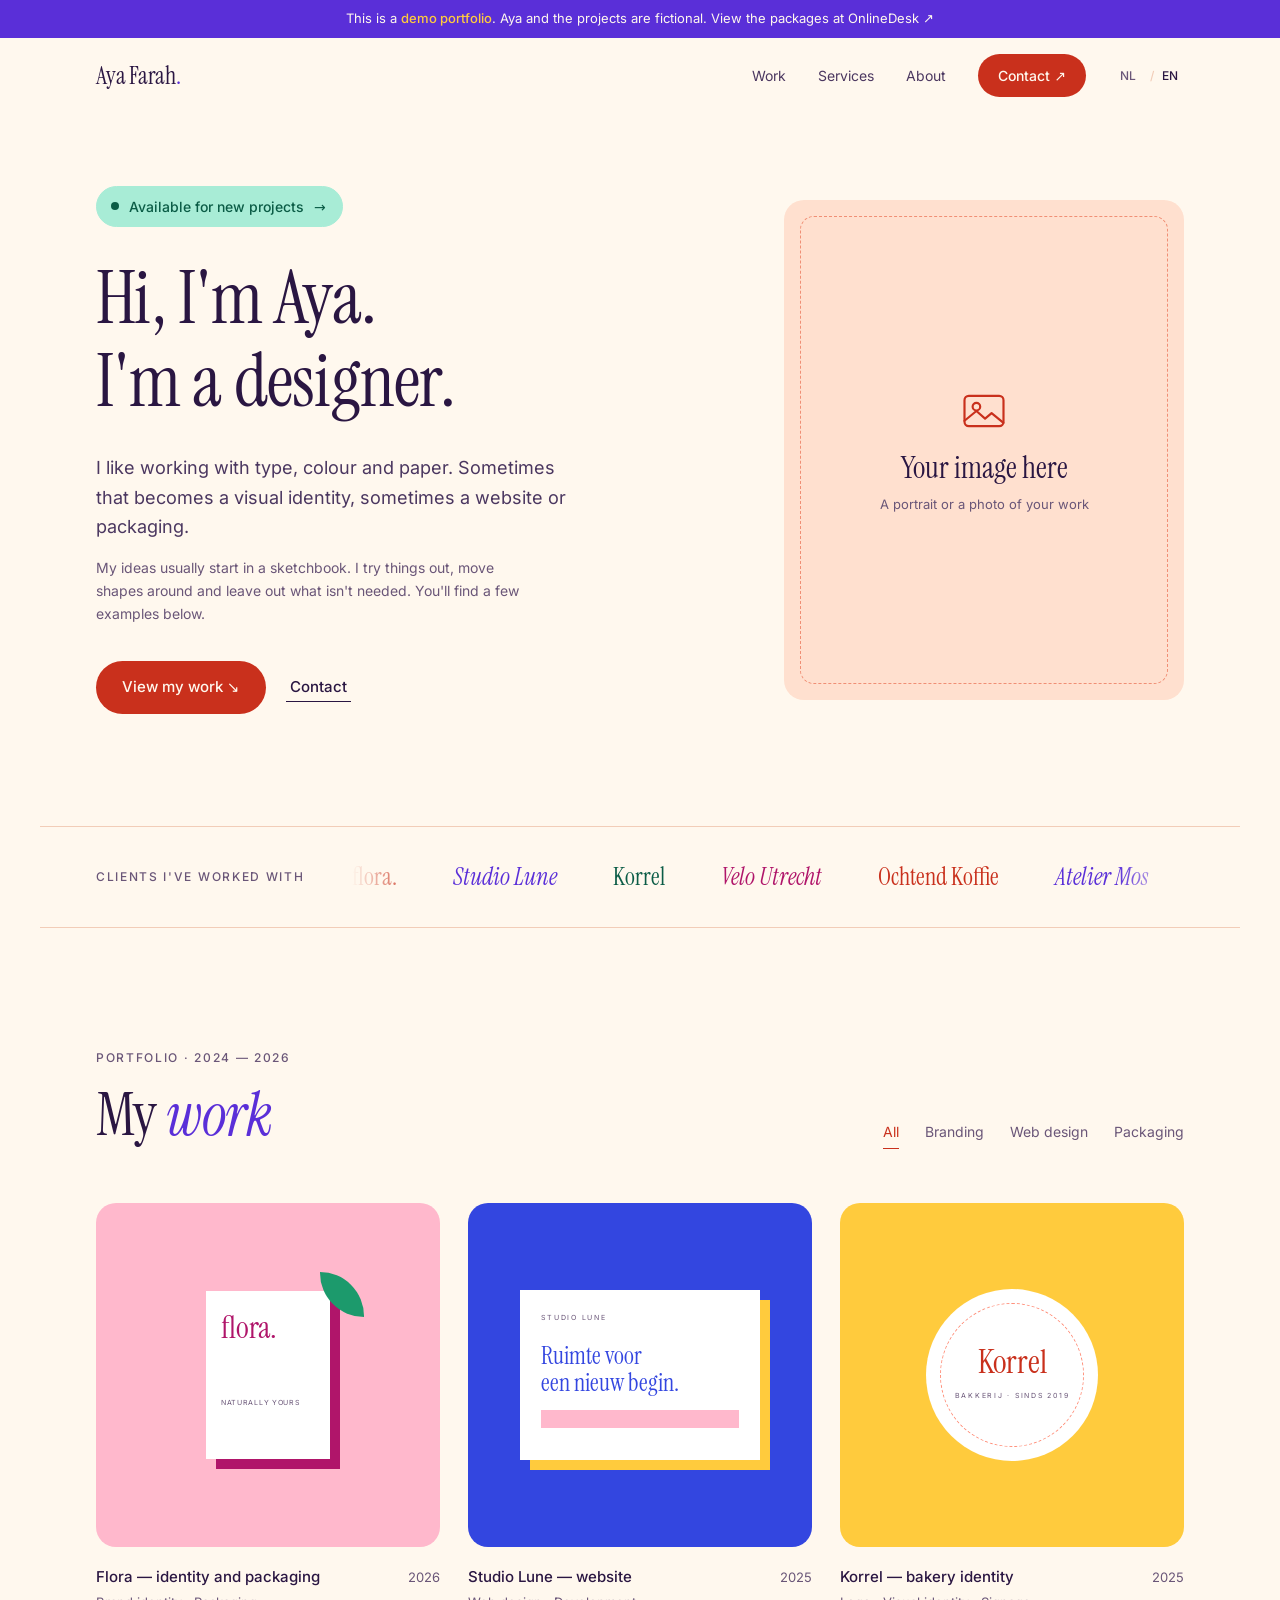
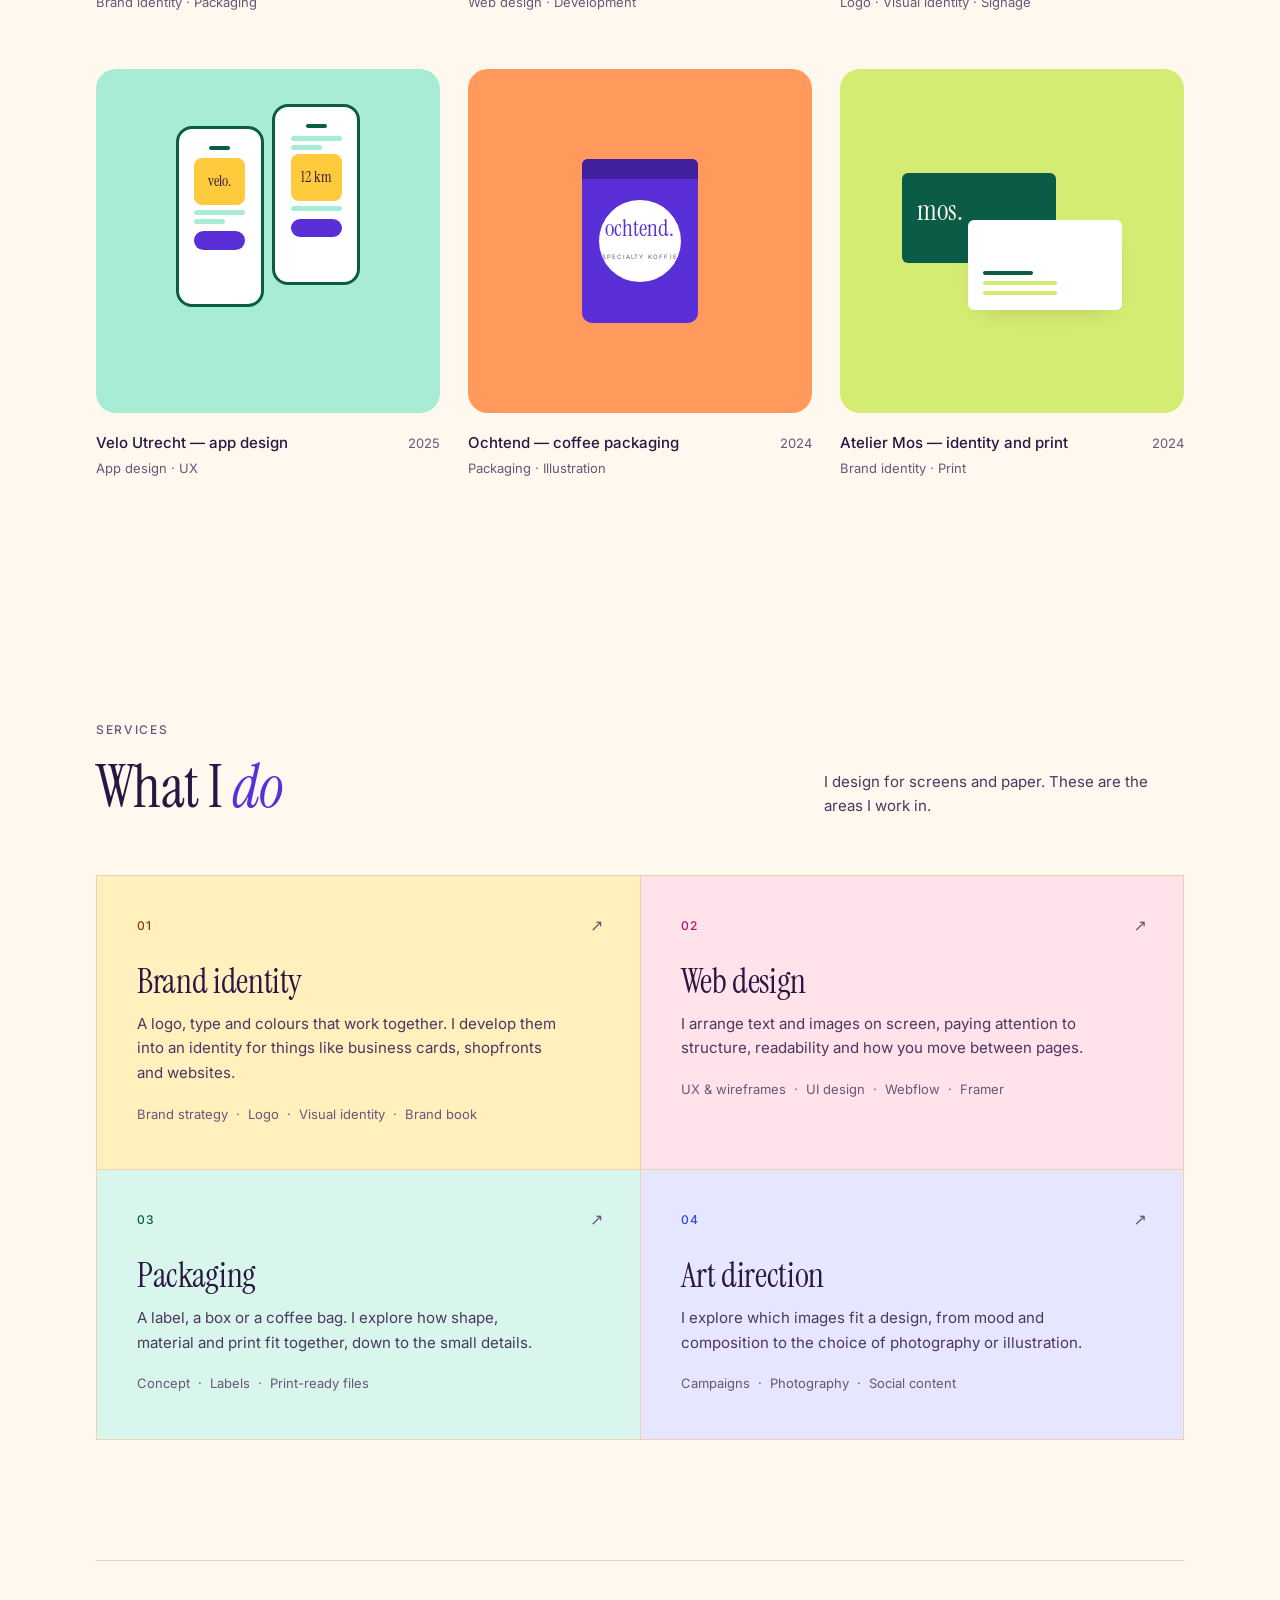
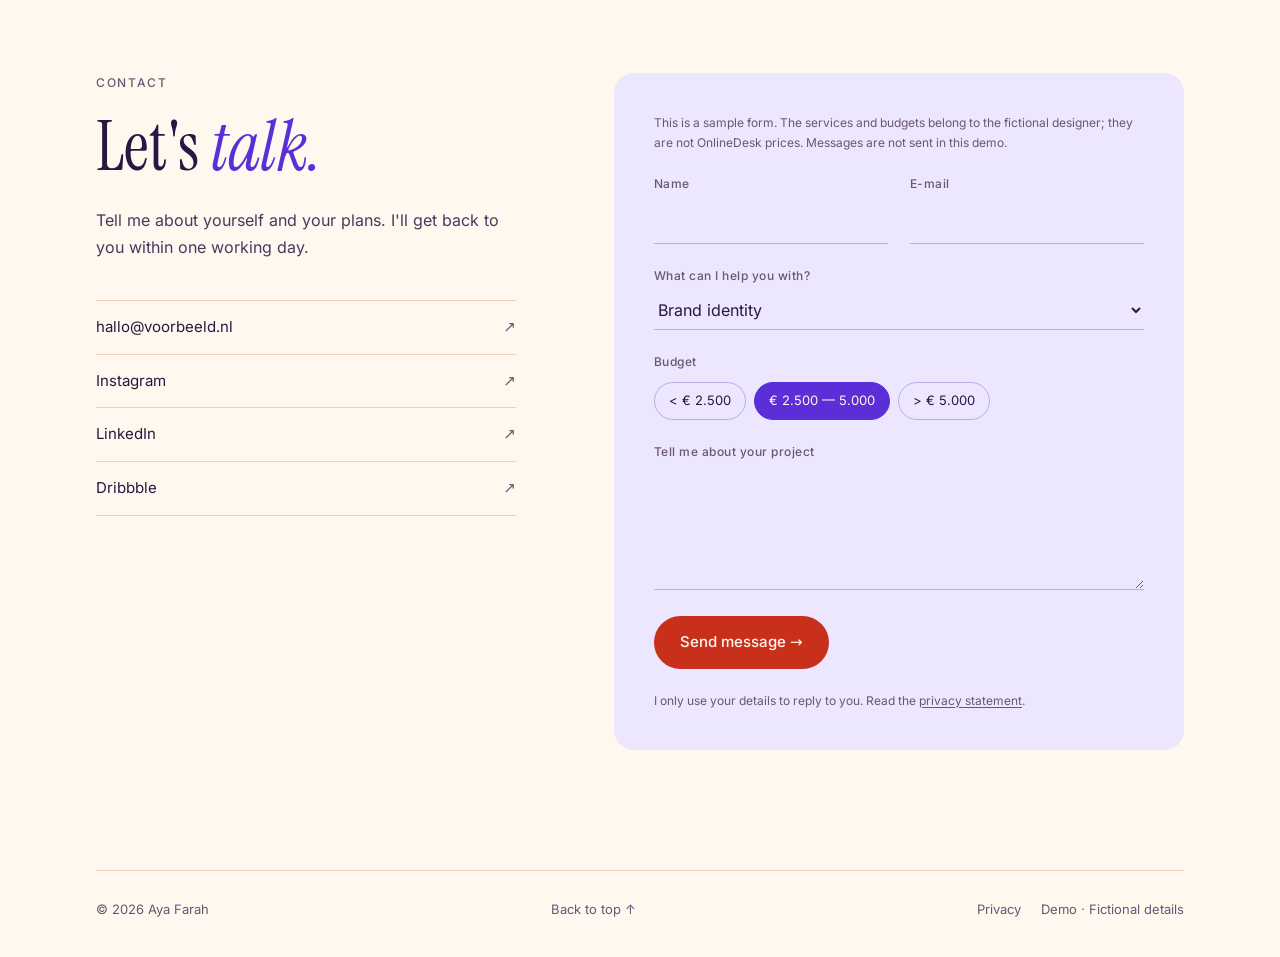
==== commit 5ffd616b: "Naam gewijzigd naar Aya Farah Co-Authored-By: Claude Opus 5.5 <noreply@anthropic.com>" ====
--- a/index.html
+++ b/index.html
@@ -3,11 +3,11 @@
 <head>
   <meta charset="utf-8">
   <meta name="viewport" content="width=device-width, initial-scale=1">
-  <title>Noor de Vries — Designer in Utrecht</title>
-  <meta name="description" content="Noor de Vries is een onafhankelijk designer in Utrecht: huisstijlen, websites en verpakkingen.">
+  <title>Aya Farah — Designer in Utrecht</title>
+  <meta name="description" content="Aya Farah is een onafhankelijk designer in Utrecht: huisstijlen, websites en verpakkingen.">
   <!-- Delen op social media: vervang de URL door je eigen domein -->
   <meta property="og:type" content="website">
-  <meta property="og:title" content="Noor de Vries — Designer in Utrecht">
+  <meta property="og:title" content="Aya Farah — Designer in Utrecht">
   <meta property="og:description" content="Huisstijlen, websites en verpakkingen met een eigen verhaal.">
   <meta property="og:image" content="https://umpreneur.github.io/onlinedesk-portfolio/assets/og-image.jpg">
   <meta name="twitter:card" content="summary_large_image">
@@ -16,15 +16,15 @@
   <link rel="preload" href="assets/fonts/instrument-serif-regular.woff2" as="font" type="font/woff2" crossorigin>
   <link rel="preload" href="assets/fonts/inter-variable.woff2" as="font" type="font/woff2" crossorigin>
   <link rel="stylesheet" href="assets/style.css">
-  <script src="assets/site.js?v=20261024-copy1" defer></script>
+  <script src="assets/site.js?v=20261103-naam" defer></script>
 </head>
 <body data-page="home">
 
-  <div class="demo-bar" role="note" data-demo data-i18n="demo">Dit is een <strong>demoportfolio</strong>. Noor en de projecten zijn verzonnen. <a href="https://umpreneur.github.io/onlinedesk/pakket.html?id=portfolio#pakketten">Bekijk de pakketten bij OnlineDesk ↗</a></div>
+  <div class="demo-bar" role="note" data-demo data-i18n="demo">Dit is een <strong>demoportfolio</strong>. Aya en de projecten zijn verzonnen. <a href="https://umpreneur.github.io/onlinedesk/pakket.html?id=portfolio#pakketten">Bekijk de pakketten bij OnlineDesk ↗</a></div>
 
   <header class="site-header" id="top">
     <div class="wrap">
-      <a href="#top" class="logo">Noor de Vries<span>.</span></a>
+      <a href="#top" class="logo">Aya Farah<span>.</span></a>
       <div class="header-right">
         <nav class="nav" aria-label="Hoofdmenu">
           <a href="#ervaringen" data-i18n="nav_work">Werk</a>
@@ -47,7 +47,7 @@
       <div class="wrap hero-grid">
         <div>
           <a href="#contact" class="status reveal"><i></i> <span data-i18n="status">Beschikbaar voor nieuwe projecten</span> <b>→</b></a>
-          <h1 class="reveal d1" data-i18n="about_title">Hoi, ik ben Noor.<br>Ik ben ontwerper.</h1>
+          <h1 class="reveal d1" data-i18n="about_title">Hoi, ik ben Aya.<br>Ik ben ontwerper.</h1>
           <p class="intro reveal d2" data-i18n="intro">Ik werk graag met letters, kleur en papier. Soms wordt dat een huisstijl, soms een website of een verpakking.</p>
           <p class="intro-sub reveal d2" data-i18n="about_p1">Mijn ideeën beginnen meestal in een schetsboek. Ik probeer dingen uit, schuif met vormen en laat weg wat niet nodig is. Hieronder zie je een paar voorbeelden.</p>
           <div class="hero-actions reveal d3">
@@ -265,7 +265,7 @@
   <footer>
     <div class="wrap">
       <div class="footer-bottom">
-        <span>© <span class="year-now">2026</span> Noor de Vries</span>
+        <span>© <span class="year-now">2026</span> Aya Farah</span>
         <a href="#top" data-i18n="to_top">Terug naar boven ↑</a>
         <span class="footer-links">
           <a href="privacy.html" data-i18n="privacy">Privacy</a>
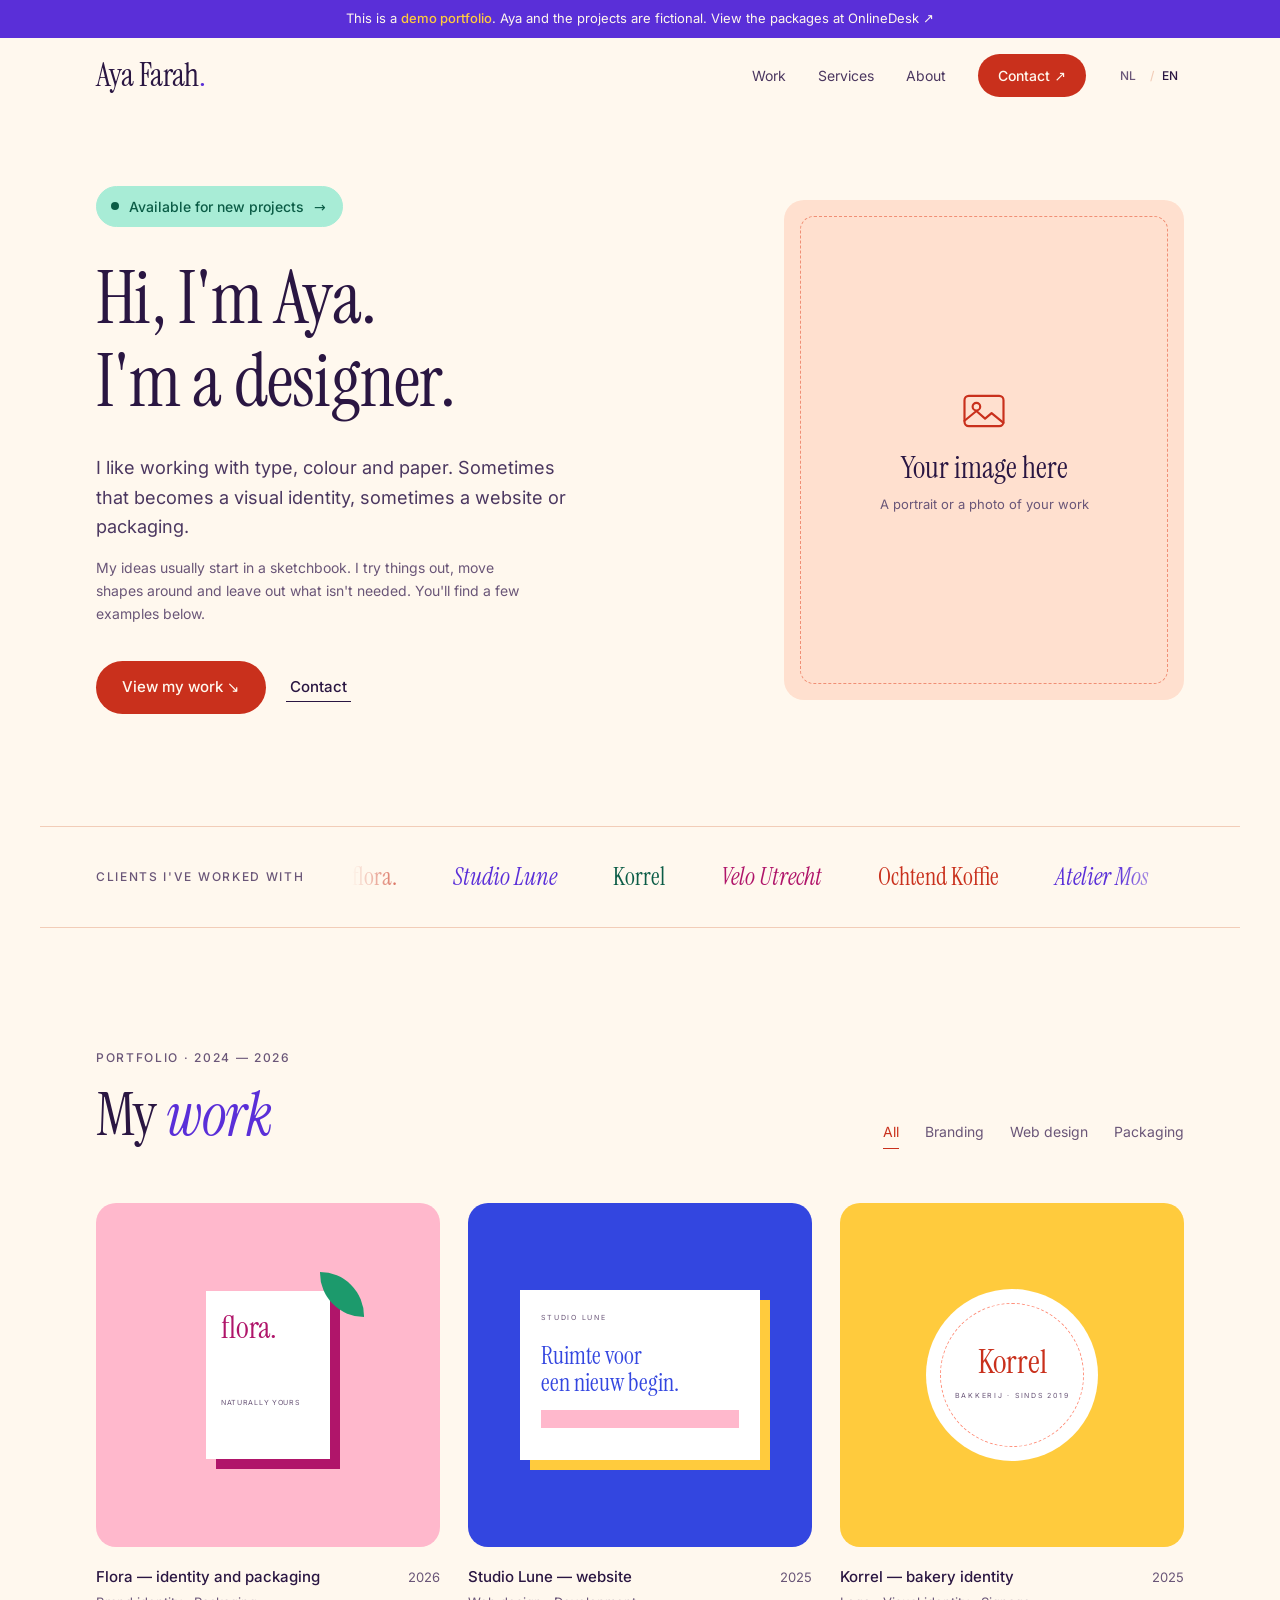
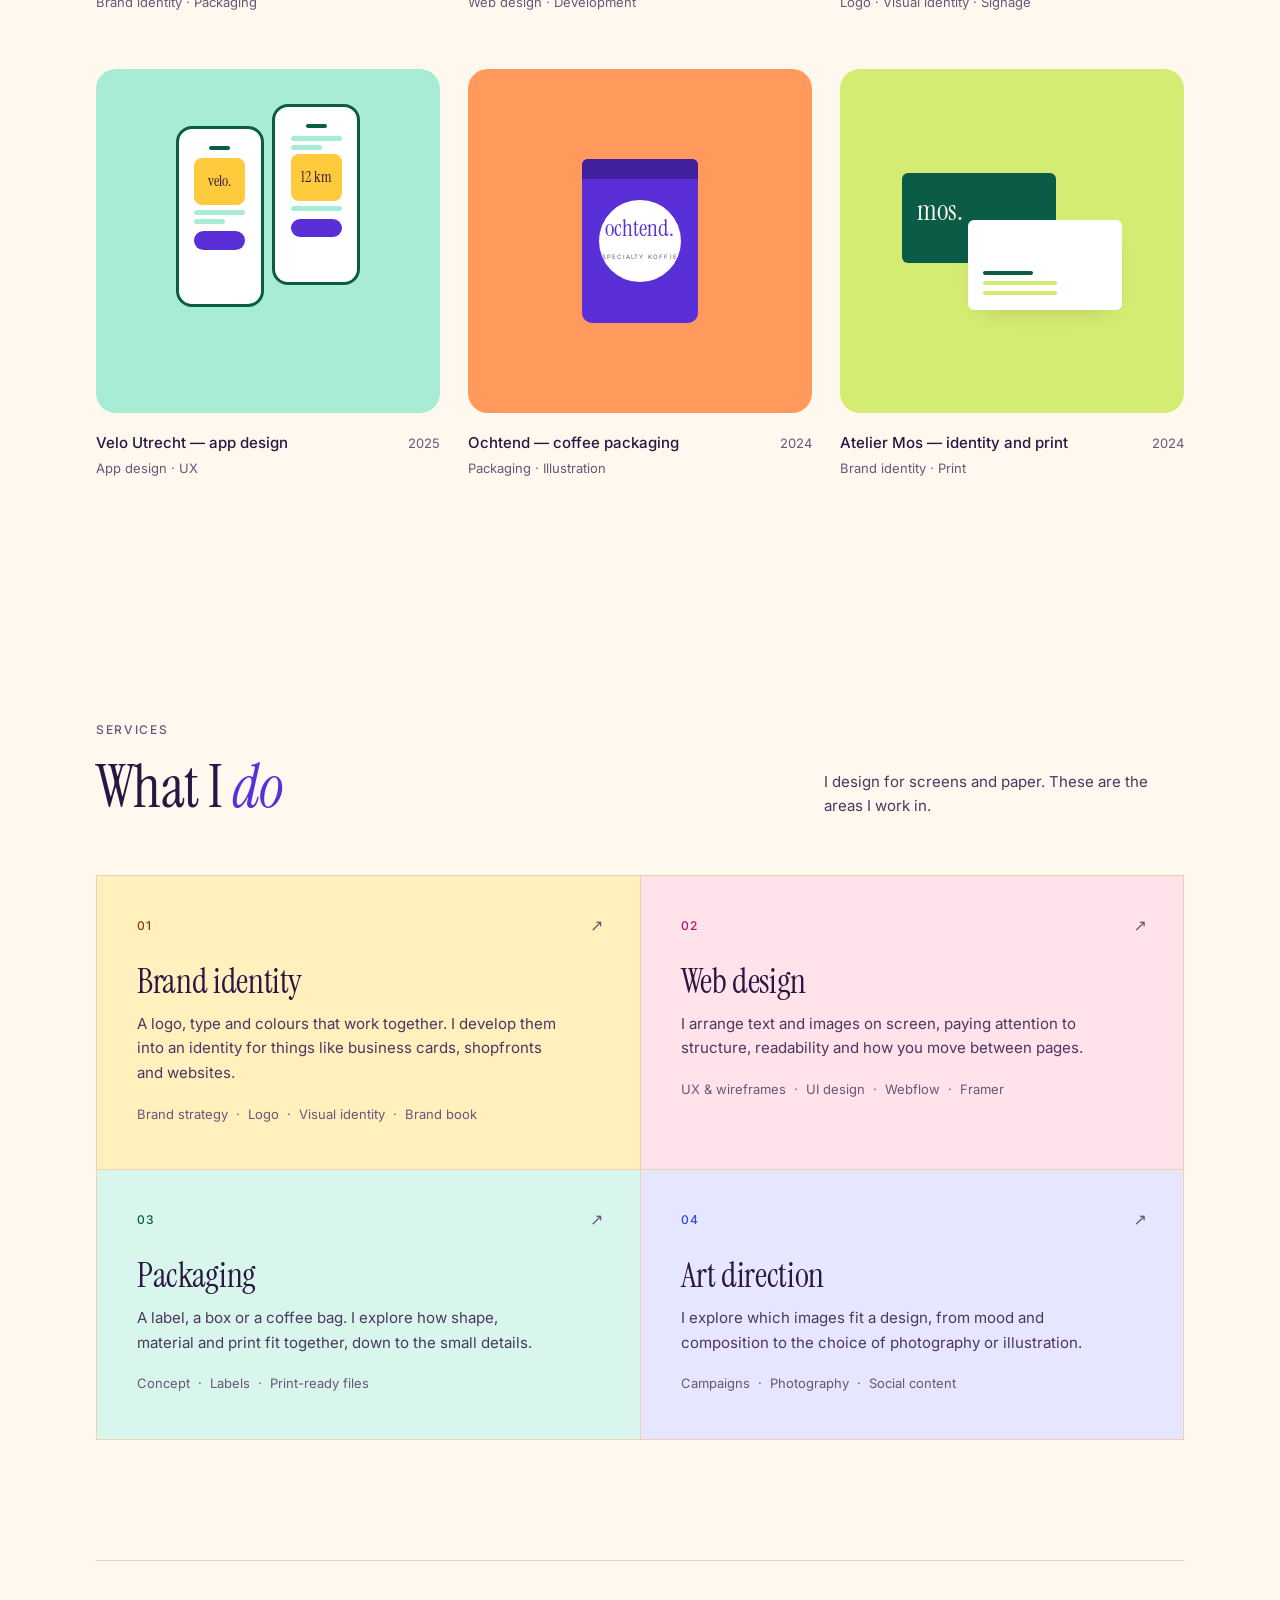
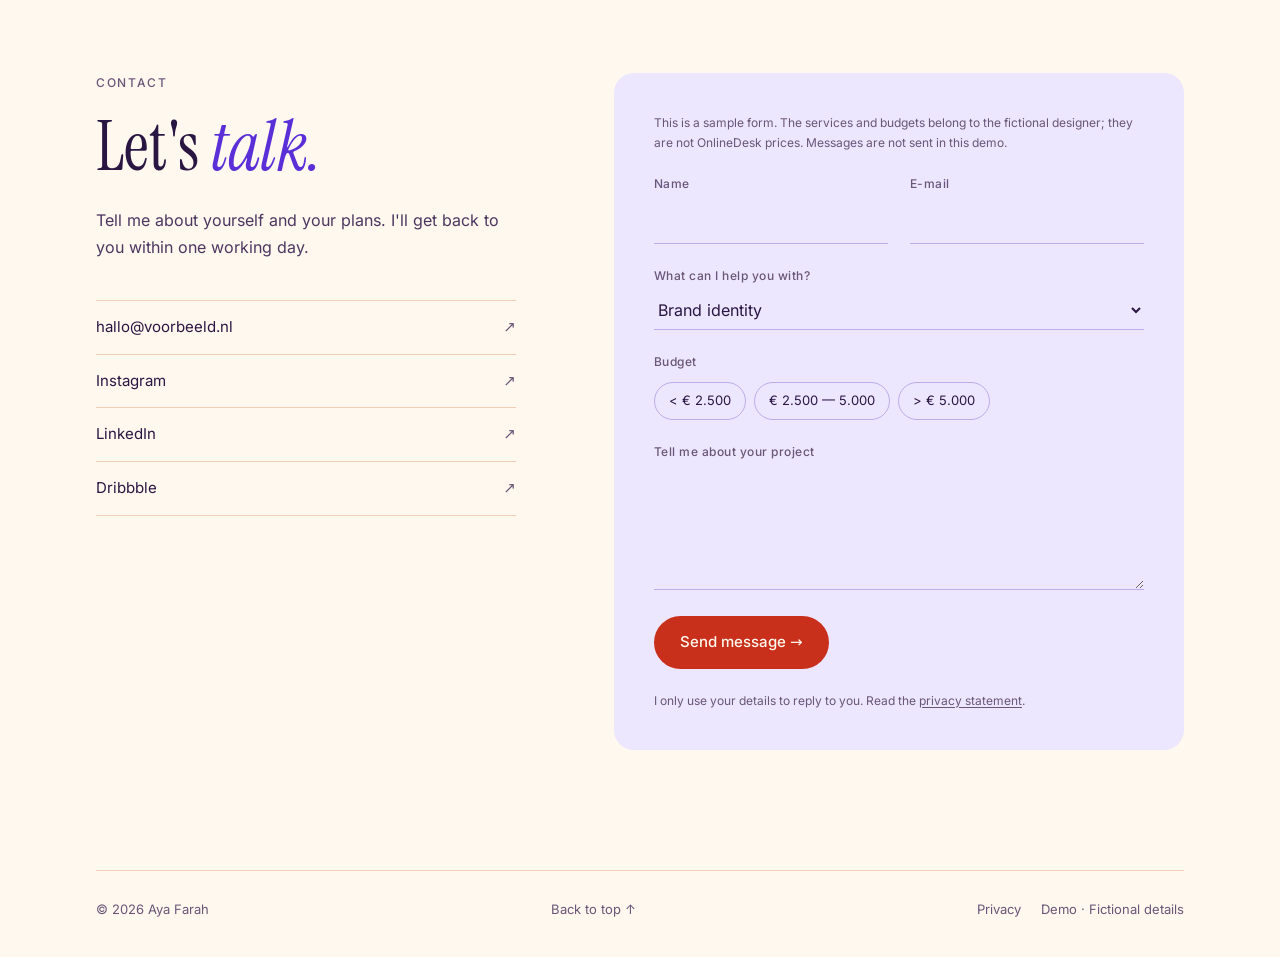
==== commit 5bda39e6: "Remove default budget selection" ====
--- a/index.html
+++ b/index.html
@@ -246,7 +246,7 @@
             <div class="field" role="radiogroup" aria-label="Budget">Budget
               <span class="budget">
                 <label><input type="radio" name="budget" value="tot 2500"><span>&lt; € 2.500</span></label>
-                <label><input type="radio" name="budget" value="2500-5000" checked><span>€ 2.500 — 5.000</span></label>
+                <label><input type="radio" name="budget" value="2500-5000"><span>€ 2.500 — 5.000</span></label>
                 <label><input type="radio" name="budget" value="vanaf 5000"><span>&gt; € 5.000</span></label>
               </span>
             </div>
--- a/assets/style.css
+++ b/assets/style.css
@@ -110,7 +110,7 @@
 }
 .site-header.scrolled { box-shadow: 0 1px 0 var(--line); }
 .site-header .wrap { display: flex; justify-content: space-between; align-items: center; height: 76px; }
-.logo { font-family: var(--serif); font-size: 24px; letter-spacing: -0.01em; }
+.logo { font-family: var(--serif); font-size: 32px; letter-spacing: -0.01em; }
 .logo span { color: var(--brand); }
 .header-right { display: flex; align-items: center; gap: 28px; }
 .nav { display: flex; align-items: center; gap: 32px; font-size: 14px; }
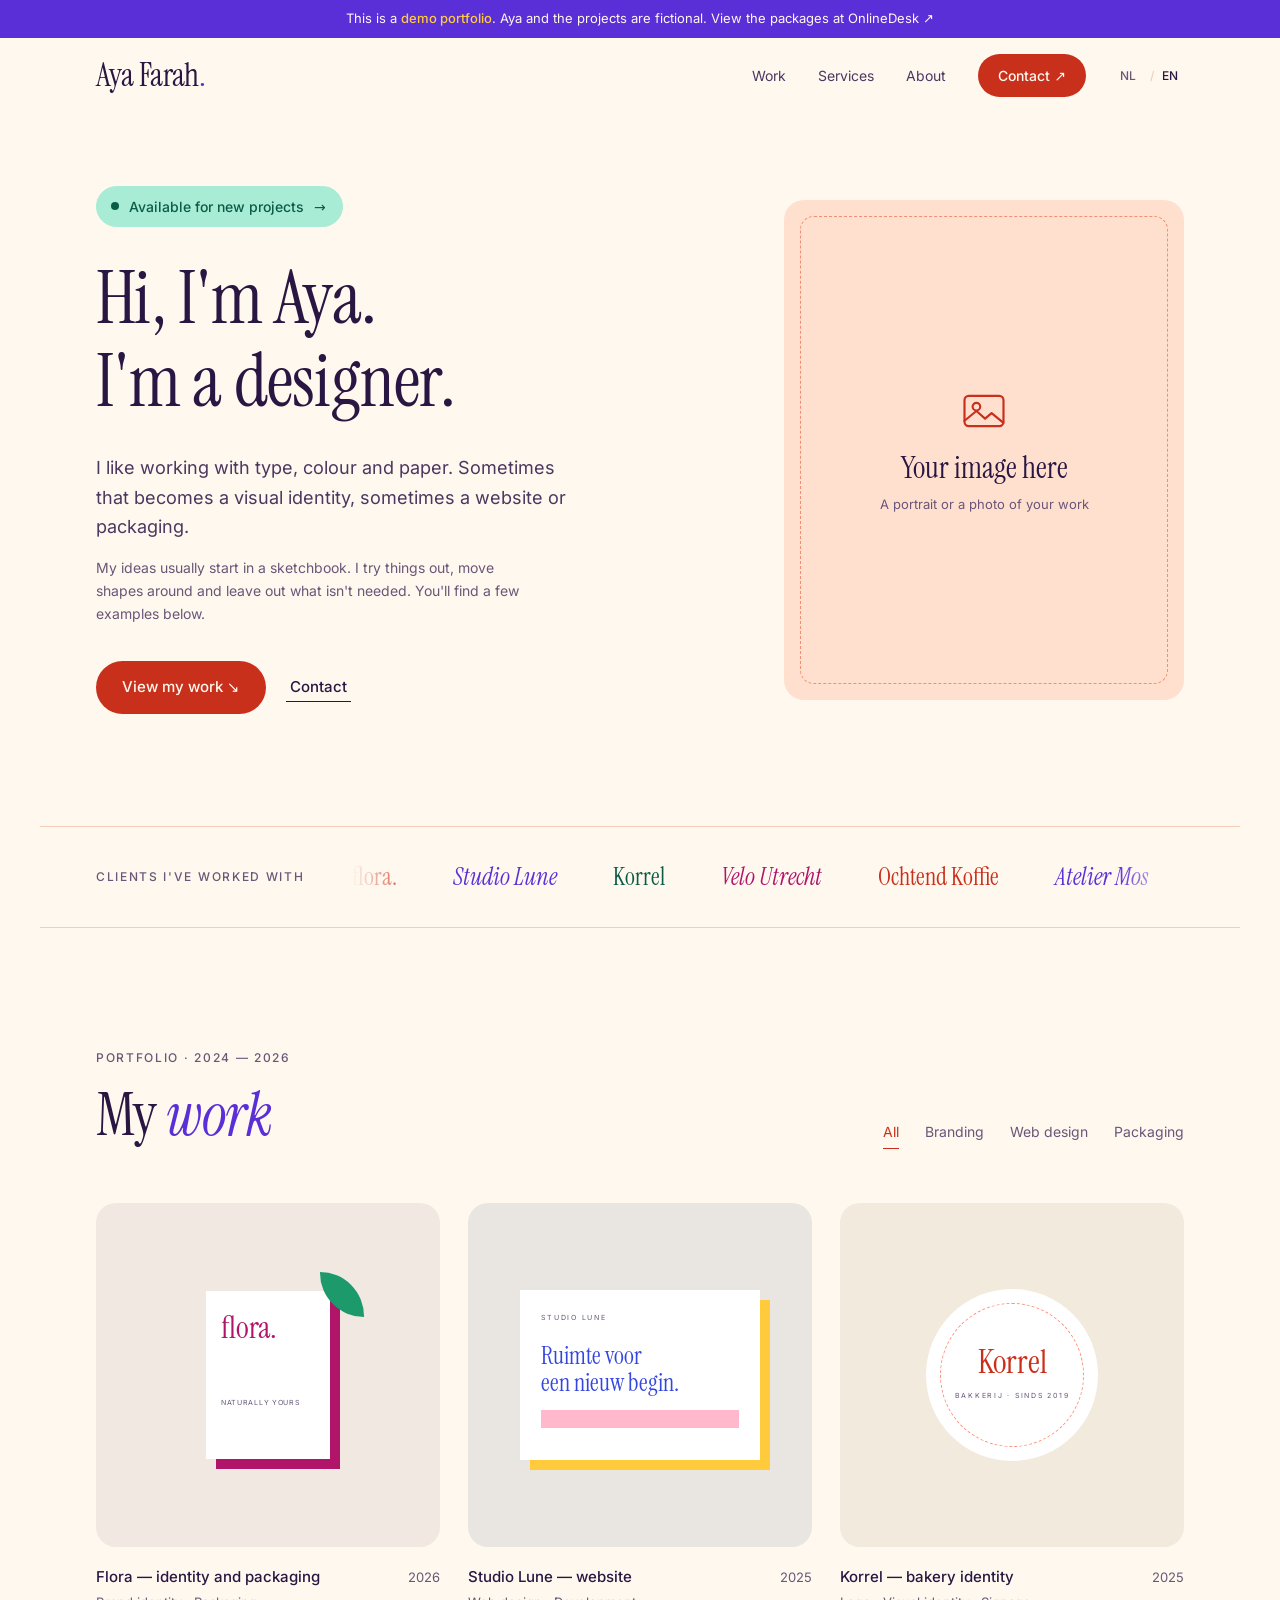
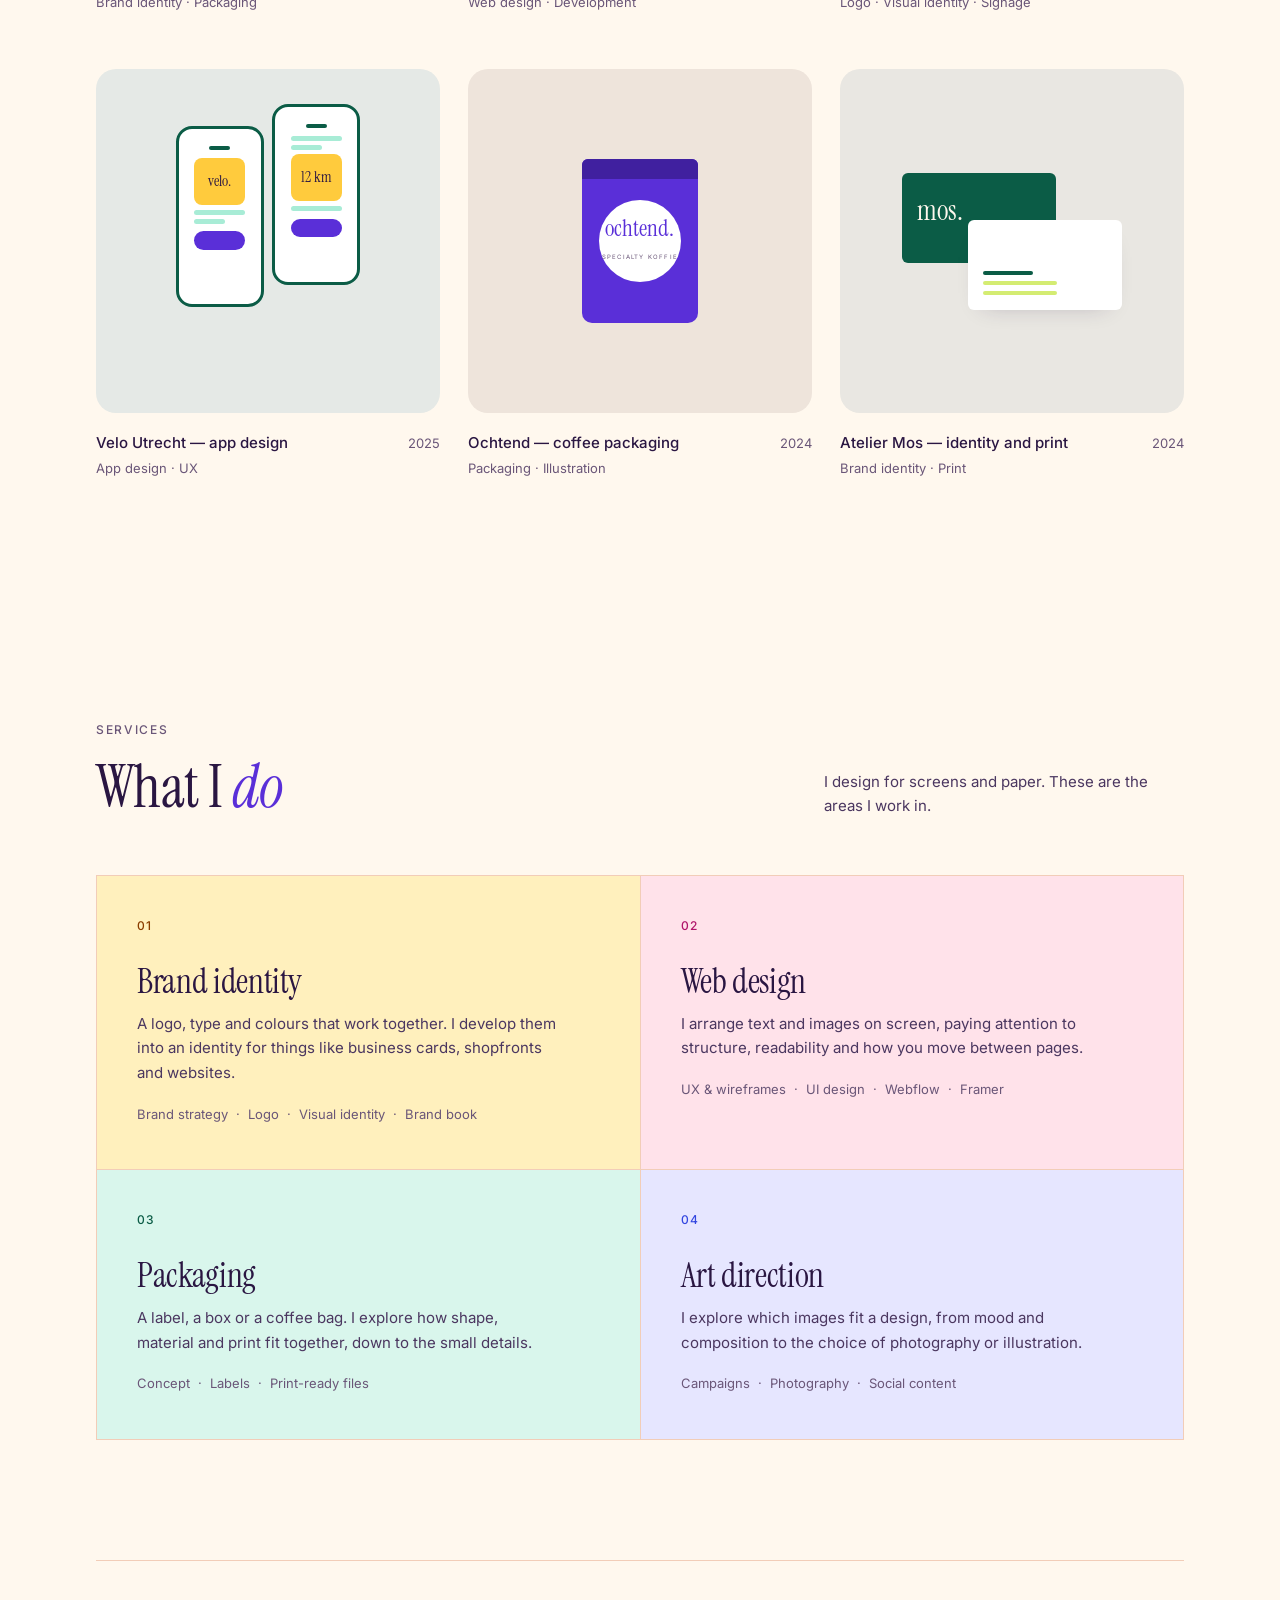
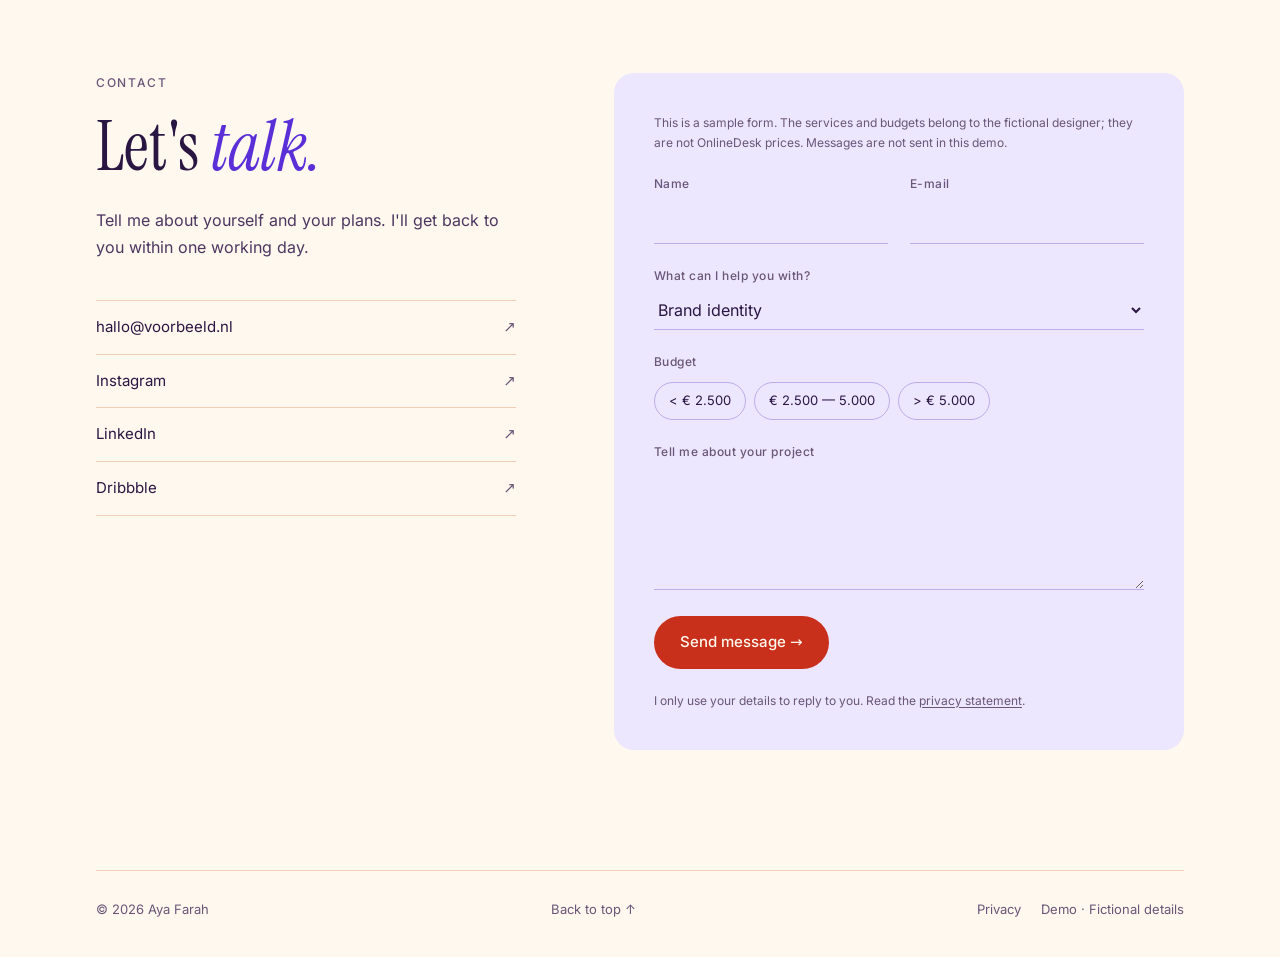
==== commit a3d0dc8a: "Remove non-interactive service arrows" ====
--- a/index.html
+++ b/index.html
@@ -178,7 +178,6 @@
               <p>Een logo, letters en kleuren die bij elkaar passen. Ik werk ze uit tot een huisstijl voor bijvoorbeeld een kaartje, een gevel of een website.</p>
               <ul><li>Merkstrategie</li><li>Logo</li><li>Huisstijl</li><li>Brandbook</li></ul>
             </div>
-            <span class="arrow" aria-hidden="true">↗</span>
           </div>
           <div class="service reveal d1">
             <span class="num">02</span>
@@ -187,7 +186,6 @@
               <p>Ik geef tekst en beeld een plek op het scherm. Met aandacht voor de indeling, leesbaarheid en hoe je door de pagina’s beweegt.</p>
               <ul><li>UX &amp; wireframes</li><li>UI design</li><li>Webflow</li><li>Framer</li></ul>
             </div>
-            <span class="arrow" aria-hidden="true">↗</span>
           </div>
           <div class="service reveal">
             <span class="num">03</span>
@@ -196,7 +194,6 @@
               <p>Een etiket, een doosje of een koffiezak. Ik kijk hoe vorm, materiaal en bedrukking samenkomen, tot in de kleine details.</p>
               <ul><li>Concept</li><li>Etiketten</li><li>Drukklaar maken</li></ul>
             </div>
-            <span class="arrow" aria-hidden="true">↗</span>
           </div>
           <div class="service reveal d1">
             <span class="num">04</span>
@@ -205,7 +202,6 @@
               <p>Ik zoek uit welke beelden bij een ontwerp passen. Van de sfeer en de compositie tot de keuze voor fotografie of illustratie.</p>
               <ul><li>Campagnes</li><li>Fotografie</li><li>Social content</li></ul>
             </div>
-            <span class="arrow" aria-hidden="true">↗</span>
           </div>
         </div>
       </div>
--- a/assets/style.css
+++ b/assets/style.css
@@ -447,32 +447,32 @@
 .filters button::after { background: var(--brand); }
 
 /* Elk project een eigen kleur */
-.work-grid .card:nth-child(1) .thumb { background: var(--pink); }
+.work-grid .card:nth-child(1) .thumb { background: #f1e8e1; }
 .flora-pack::before { background: var(--magenta); }
 .flora-pack .name { color: var(--magenta); }
 .flora-leaf { background: #1c9a6c; }
 
-.work-grid .card:nth-child(2) .thumb { background: var(--cobalt); }
+.work-grid .card:nth-child(2) .thumb { background: #e9e6e2; }
 .lune-page::before { background: var(--sun); }
 .lune-page .headline { color: var(--cobalt); }
 .lune-page .bar { background: var(--pink); }
 
-.work-grid .card:nth-child(3) .thumb { background: var(--sun); }
+.work-grid .card:nth-child(3) .thumb { background: #f2eadc; }
 .korrel::before { border-color: var(--brand-light); }
 
-.work-grid .card:nth-child(4) .thumb { background: var(--mint); }
+.work-grid .card:nth-child(4) .thumb { background: #e5e9e6; }
 .phone { border-color: var(--green); }
 .phone .p-top { background: var(--green); }
 .phone .p-hero { background: var(--sun); }
 .phone .p-line { background: var(--mint); }
 .phone .p-btn { background: var(--violet); }
 
-.work-grid .card:nth-child(5) .thumb { background: var(--tangerine); }
+.work-grid .card:nth-child(5) .thumb { background: #eee4db; }
 .bag { background: var(--violet); }
 .bag::before { background: #40209f; }
 .bag .sticker { color: var(--violet); }
 
-.work-grid .card:nth-child(6) .thumb { background: var(--lime); }
+.work-grid .card:nth-child(6) .thumb { background: #e9e7e2; }
 .bcard.dark { background: var(--green); }
 .bcard.light i { background: var(--lime); }
 .bcard.light i:first-child { background: var(--green); }
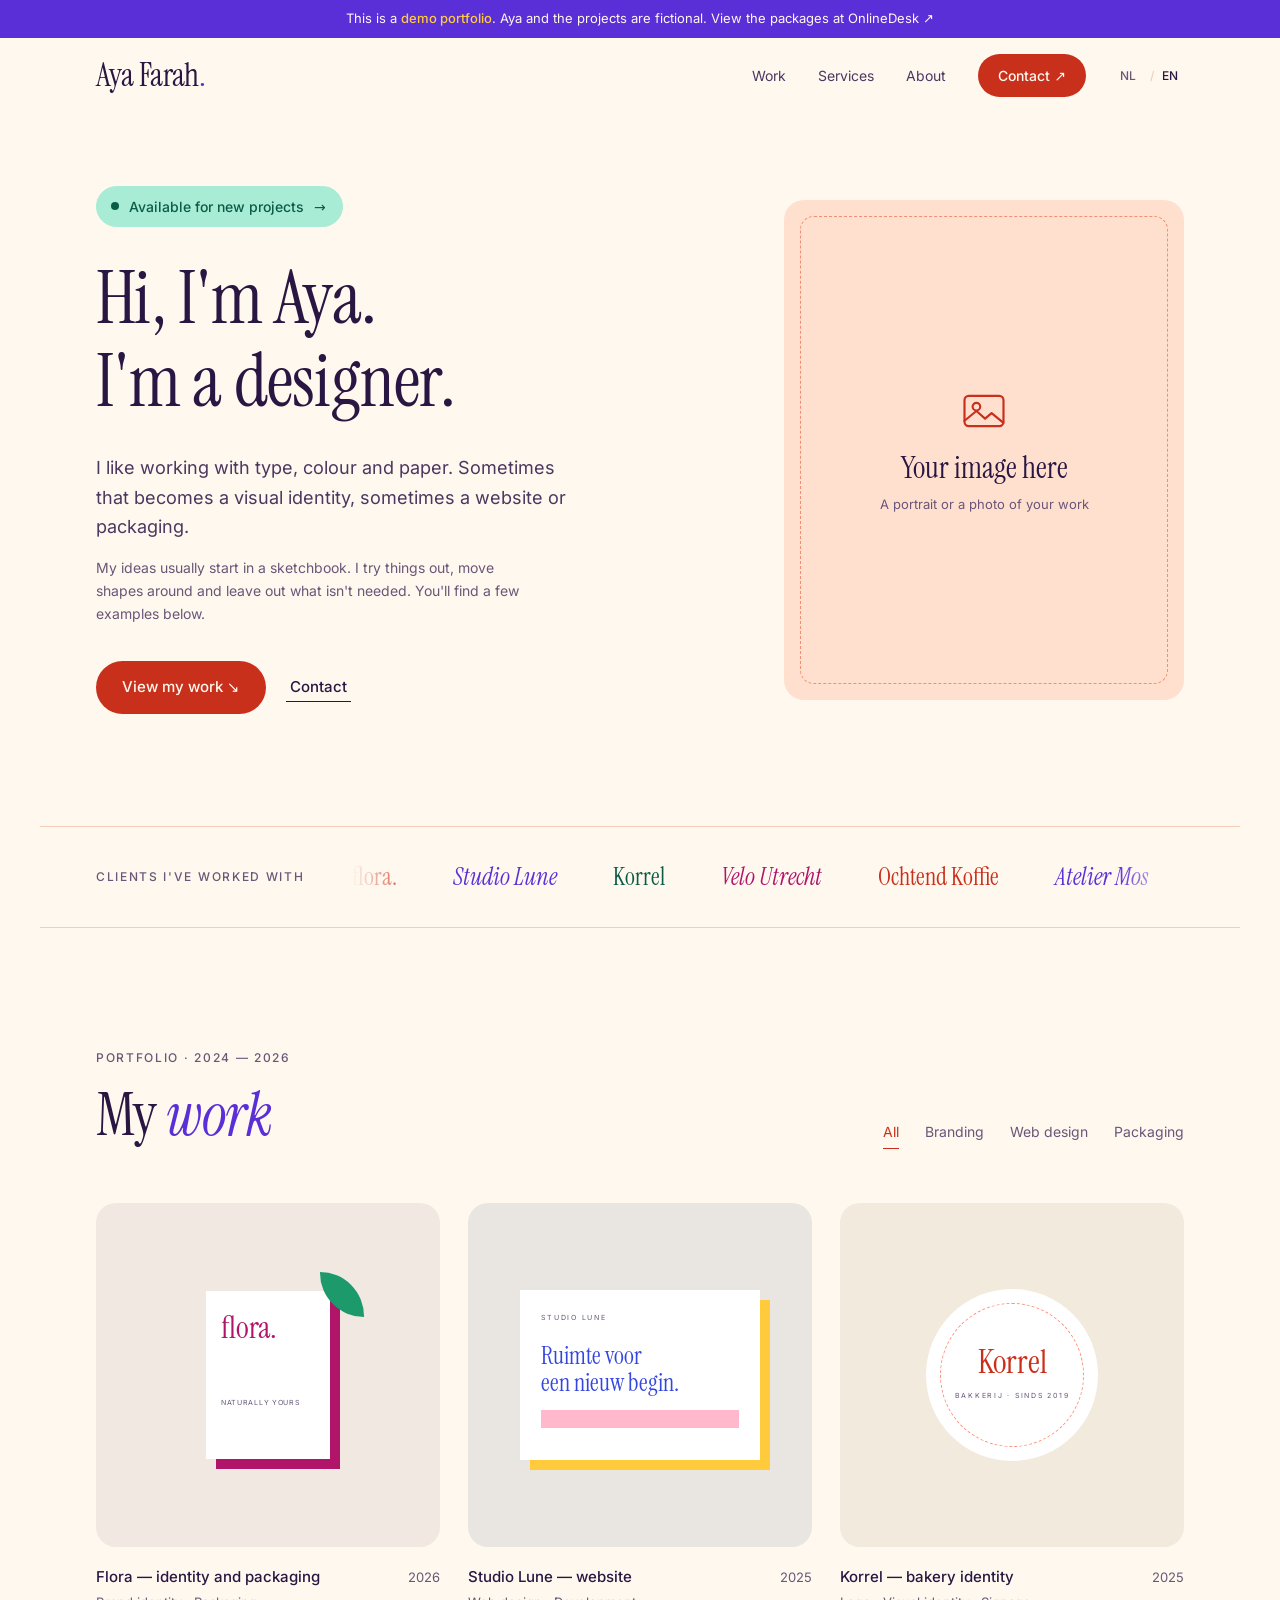
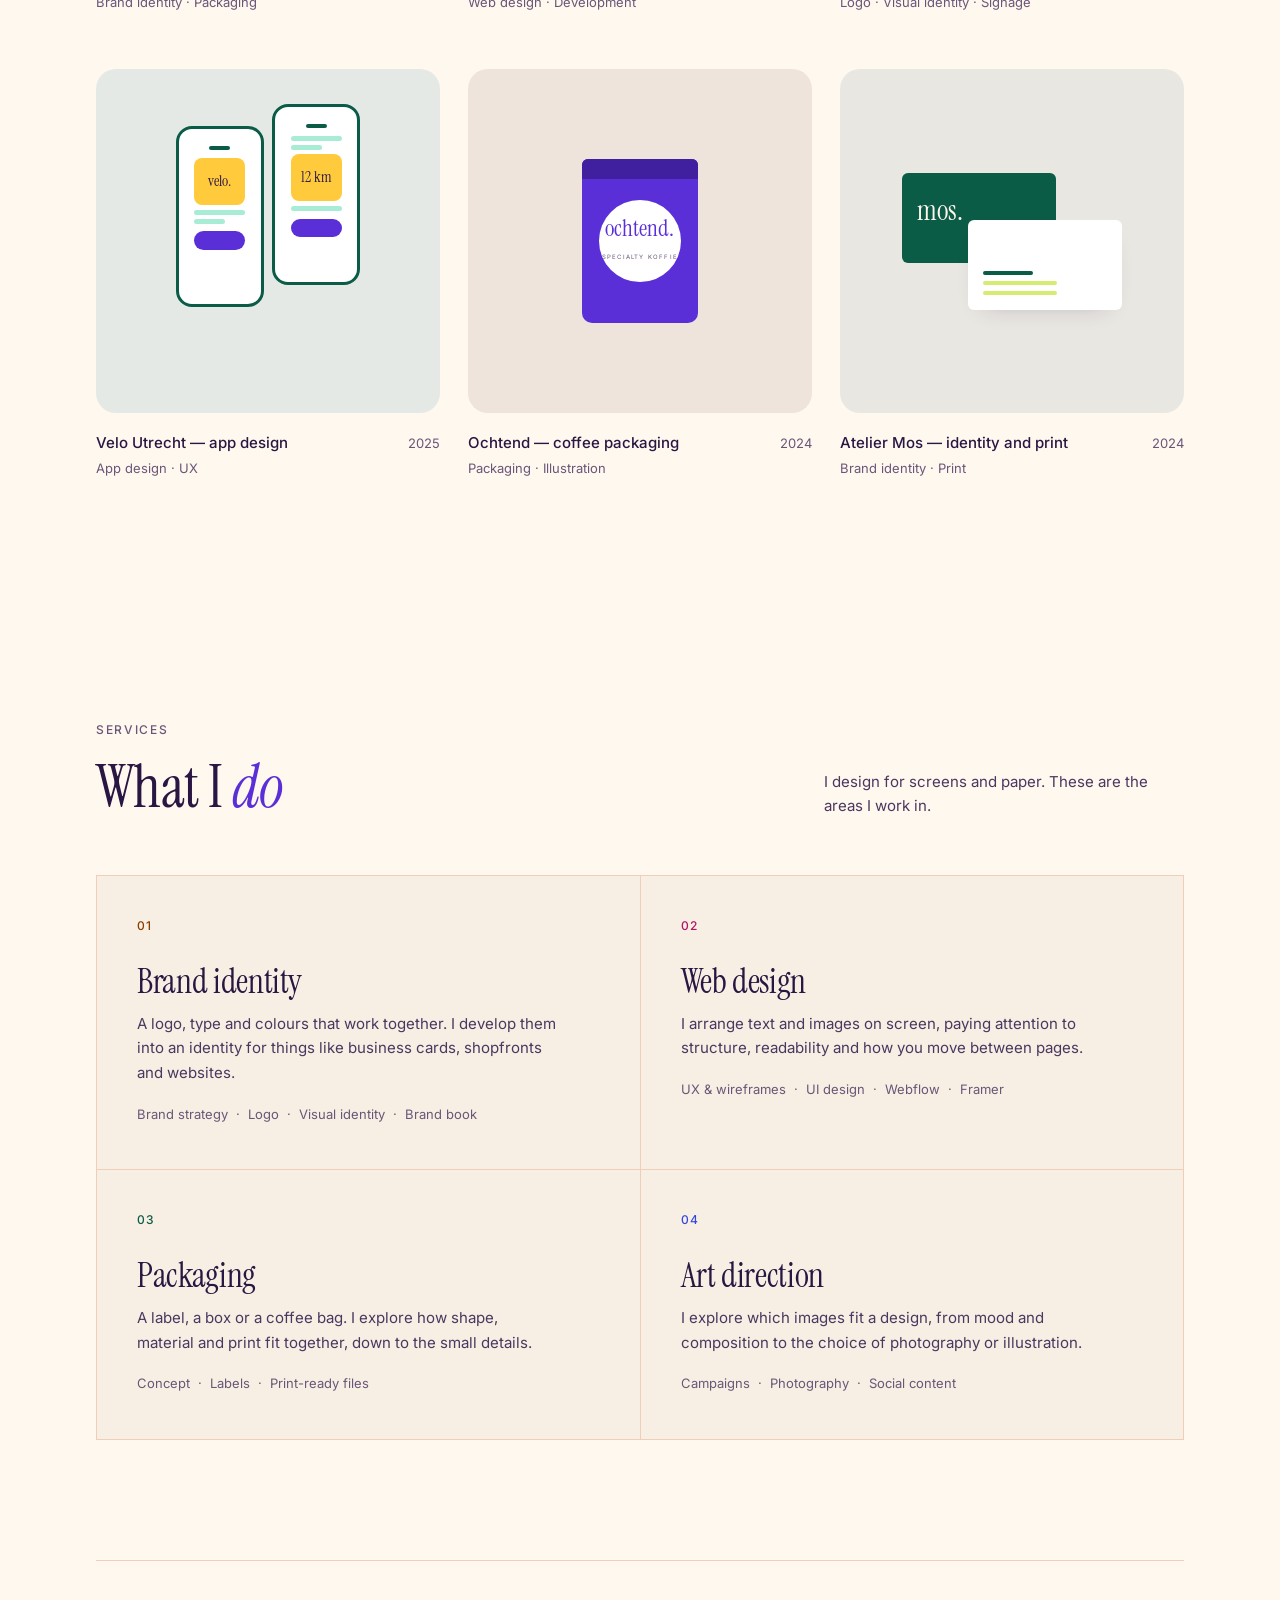
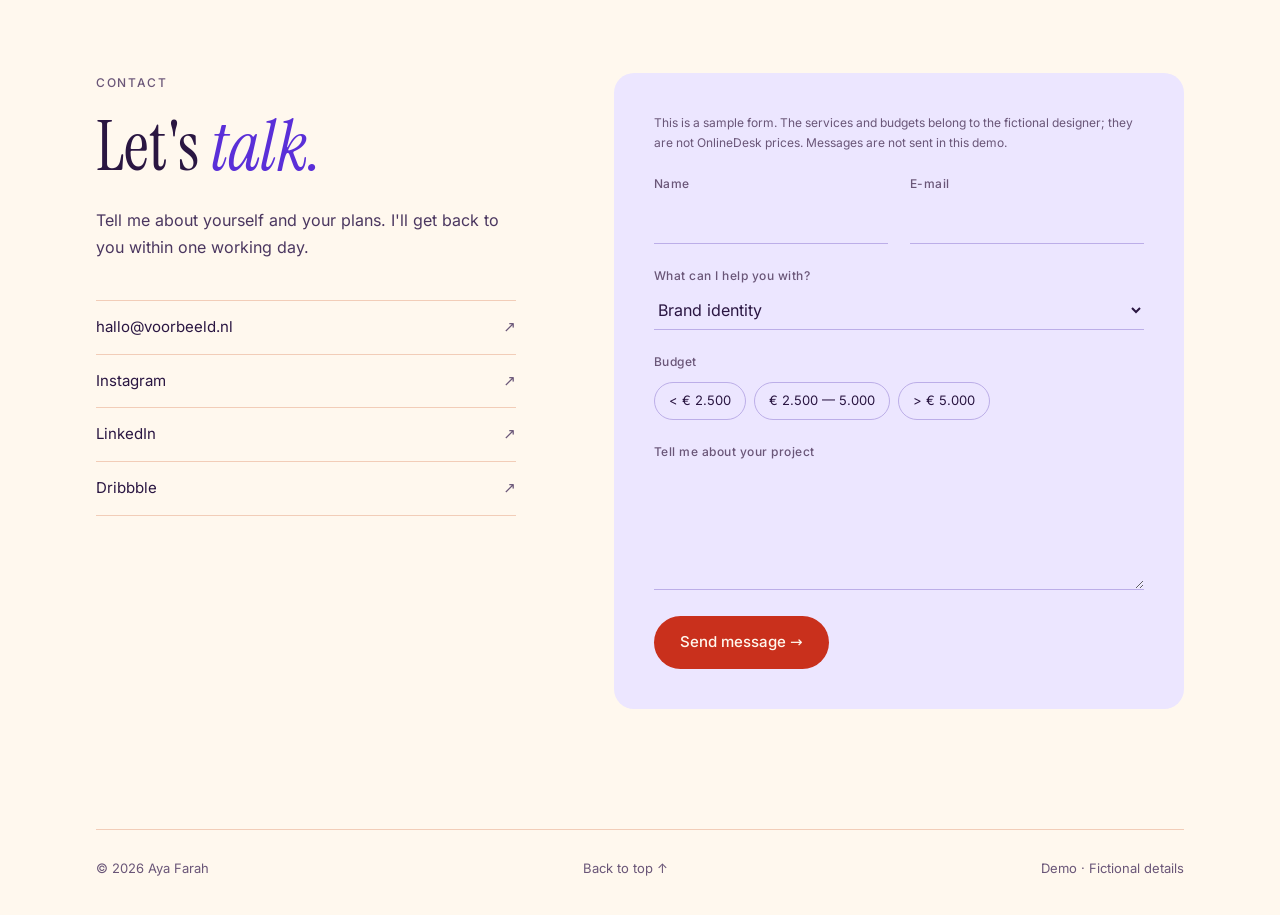
==== commit 6b6d92ea: "Remove privacy statement links from portfolio demo" ====
--- a/index.html
+++ b/index.html
@@ -250,7 +250,6 @@
             <!-- Spamval: echte bezoekers zien dit veld niet -->
             <input type="text" name="_gotcha" class="hp" tabindex="-1" autocomplete="off" aria-hidden="true">
             <button type="submit" class="btn" data-i18n="f_send">Verstuur bericht →</button>
-            <p class="form-note" data-i18n="f_note">Je gegevens gebruik ik alleen om je te antwoorden. Lees de <a href="privacy.html">privacyverklaring</a>.</p>
             <p class="form-msg" role="status" aria-live="polite"></p>
           </form>
         </div>
@@ -264,7 +263,6 @@
         <span>© <span class="year-now">2026</span> Aya Farah</span>
         <a href="#top" data-i18n="to_top">Terug naar boven ↑</a>
         <span class="footer-links">
-          <a href="privacy.html" data-i18n="privacy">Privacy</a>
           <span data-demo data-i18n="demo_footer">Demo · Fictieve gegevens</span>
         </span>
       </div>
--- a/assets/style.css
+++ b/assets/style.css
@@ -478,14 +478,14 @@
 .bcard.light i:first-child { background: var(--green); }
 
 /* Diensten: elk blok een eigen tint */
-.service:nth-child(1) { background: #fff0bd; }
-.service:nth-child(2) { background: #ffe2ea; }
-.service:nth-child(3) { background: #d9f6ec; }
-.service:nth-child(4) { background: #e6e6ff; }
-.service:nth-child(1):hover { background: #ffe48a; }
-.service:nth-child(2):hover { background: #ffcfdc; }
-.service:nth-child(3):hover { background: #bff0df; }
-.service:nth-child(4):hover { background: #d3d4ff; }
+.service:nth-child(1) { background: #f7efe3; }
+.service:nth-child(2) { background: #f7efe3; }
+.service:nth-child(3) { background: #f7efe3; }
+.service:nth-child(4) { background: #f7efe3; }
+.service:nth-child(1):hover { background: #f1e7d8; }
+.service:nth-child(2):hover { background: #f1e7d8; }
+.service:nth-child(3):hover { background: #f1e7d8; }
+.service:nth-child(4):hover { background: #f1e7d8; }
 .service:nth-child(1) .num { color: #8a3d00; }
 .service:nth-child(2) .num { color: var(--magenta); }
 .service:nth-child(3) .num { color: var(--green); }
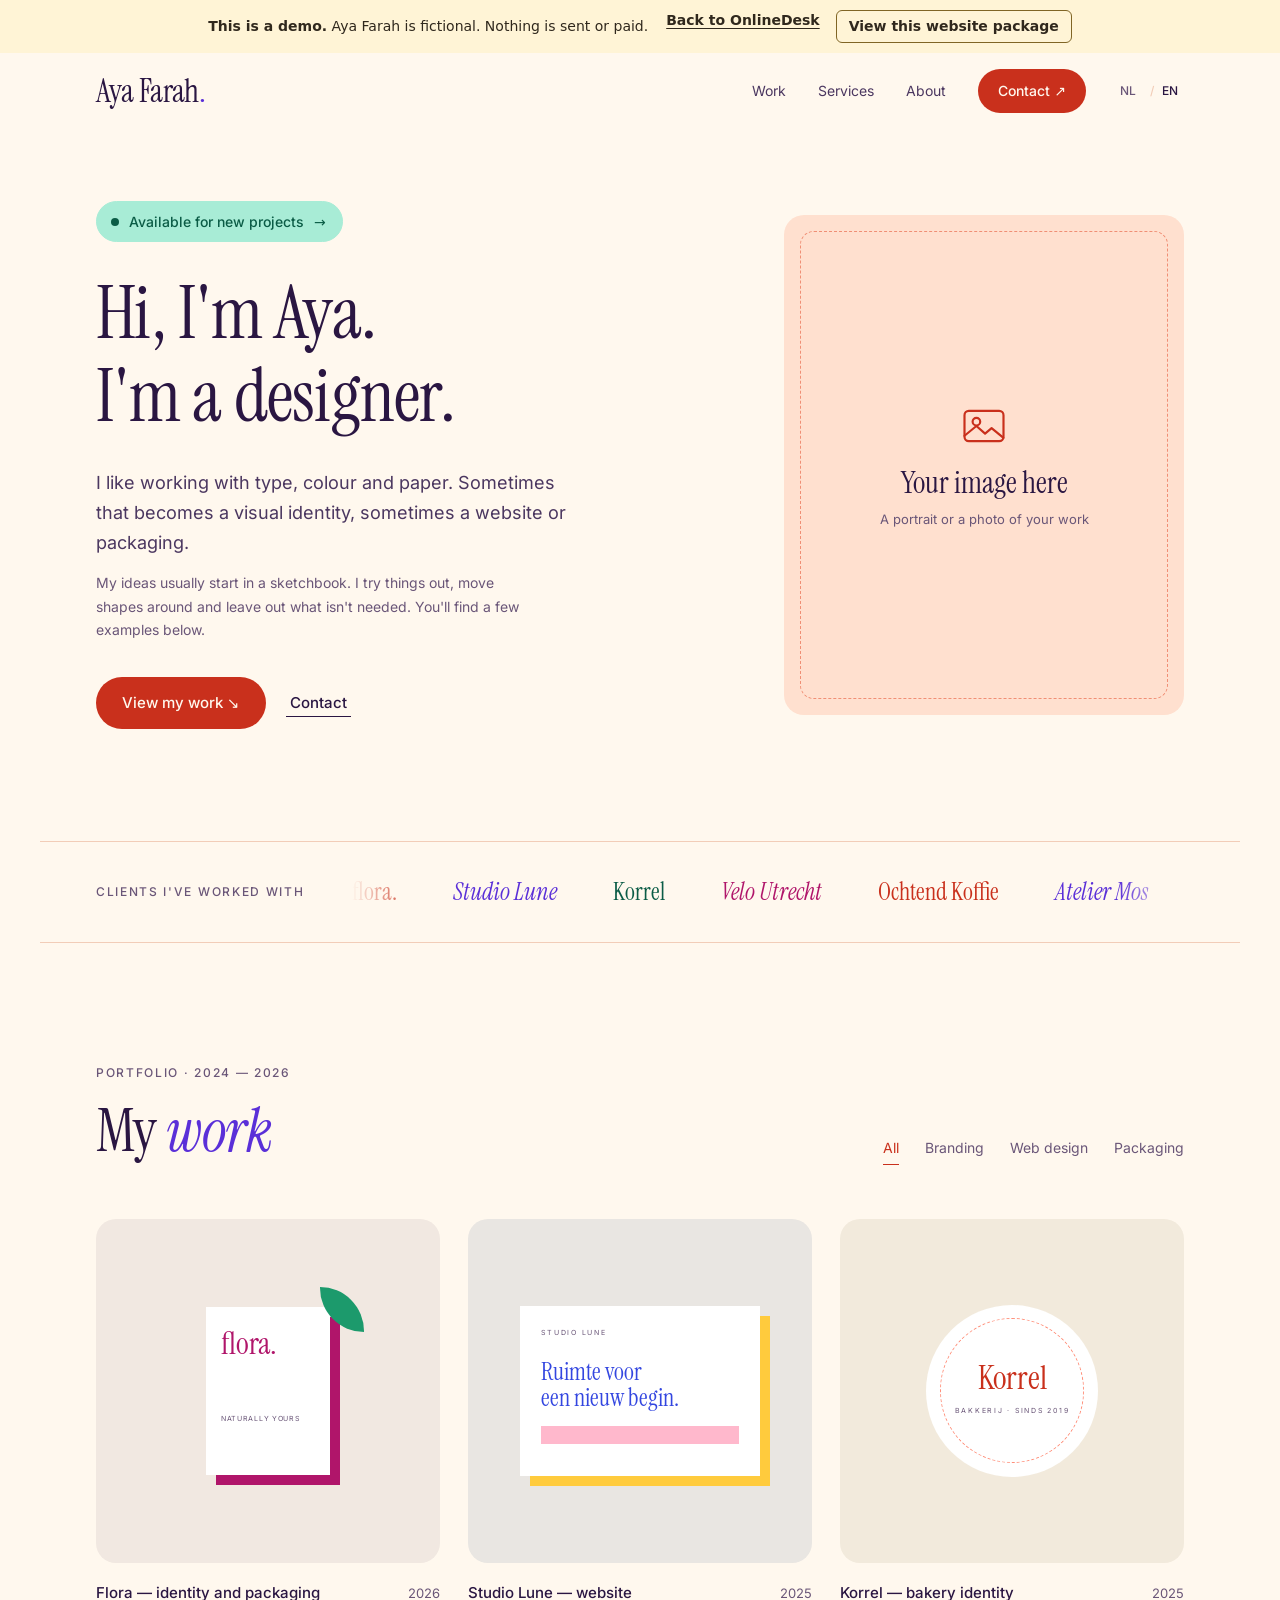
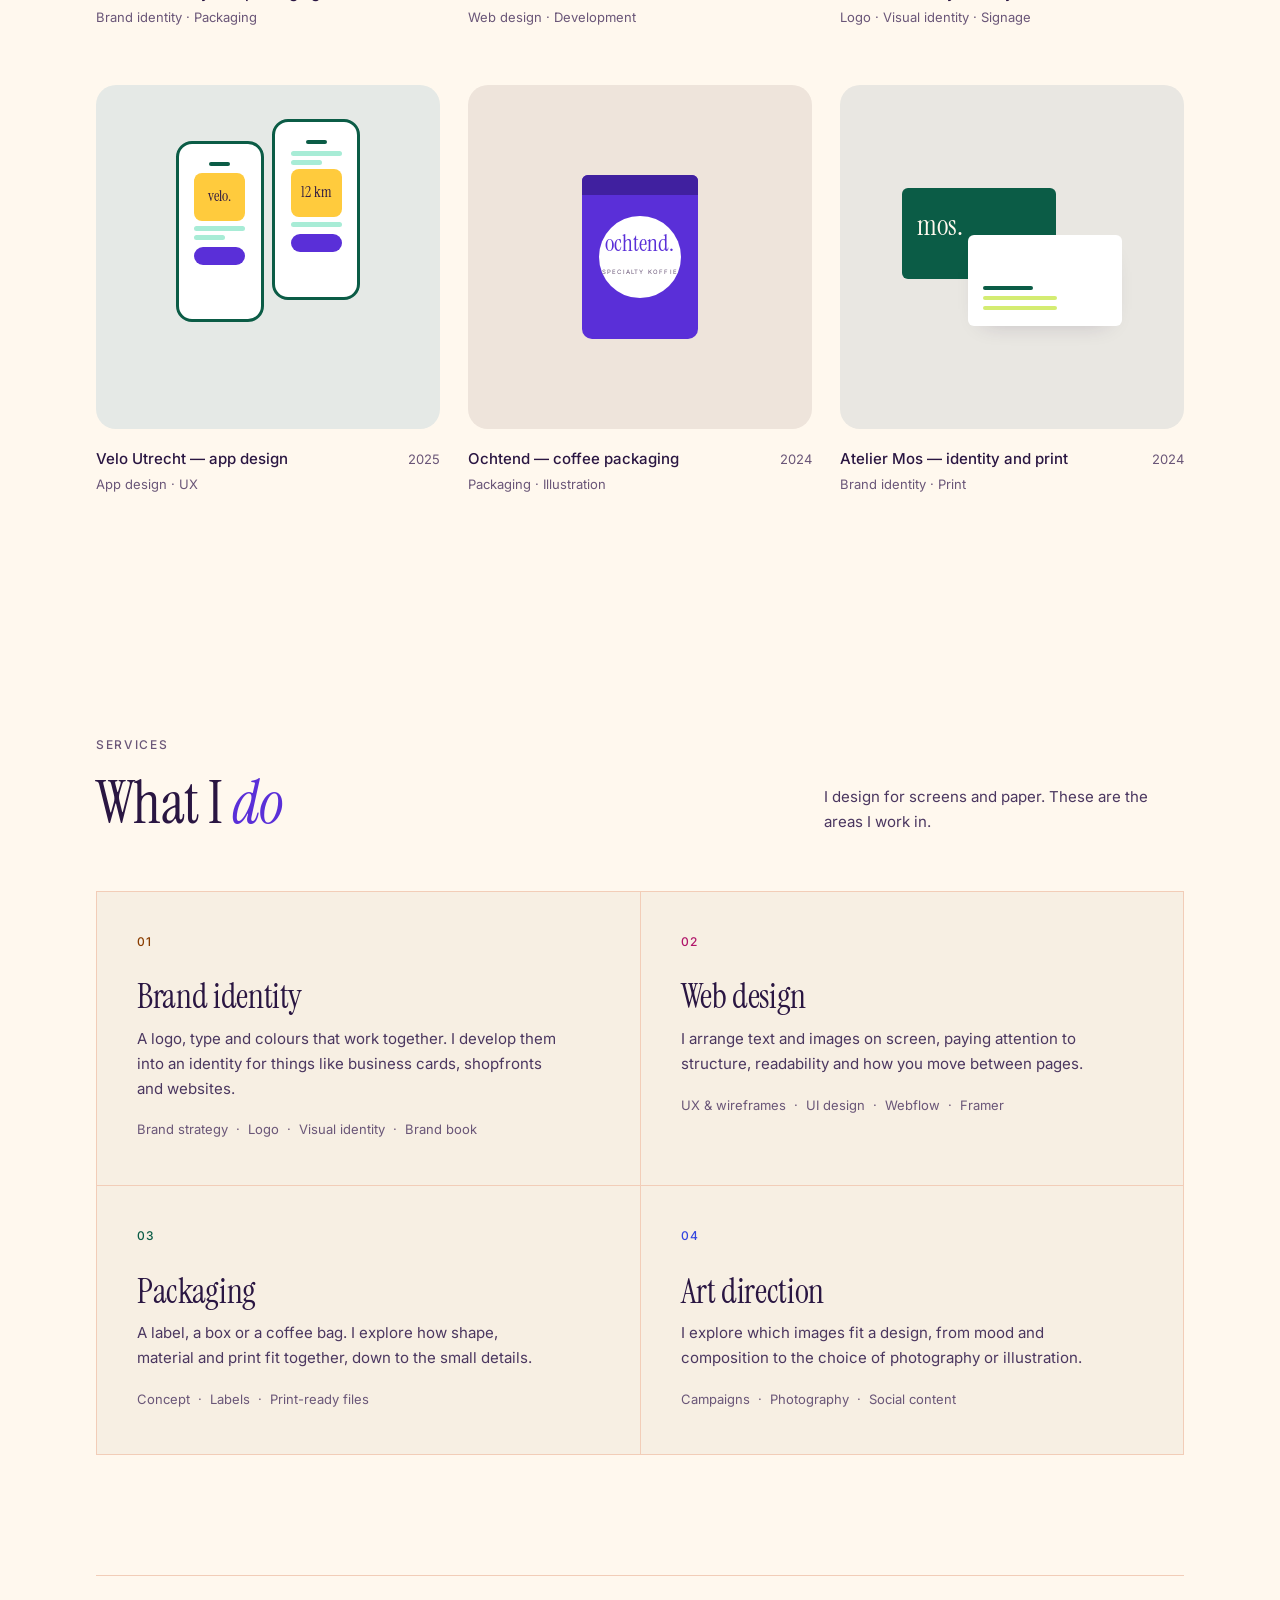
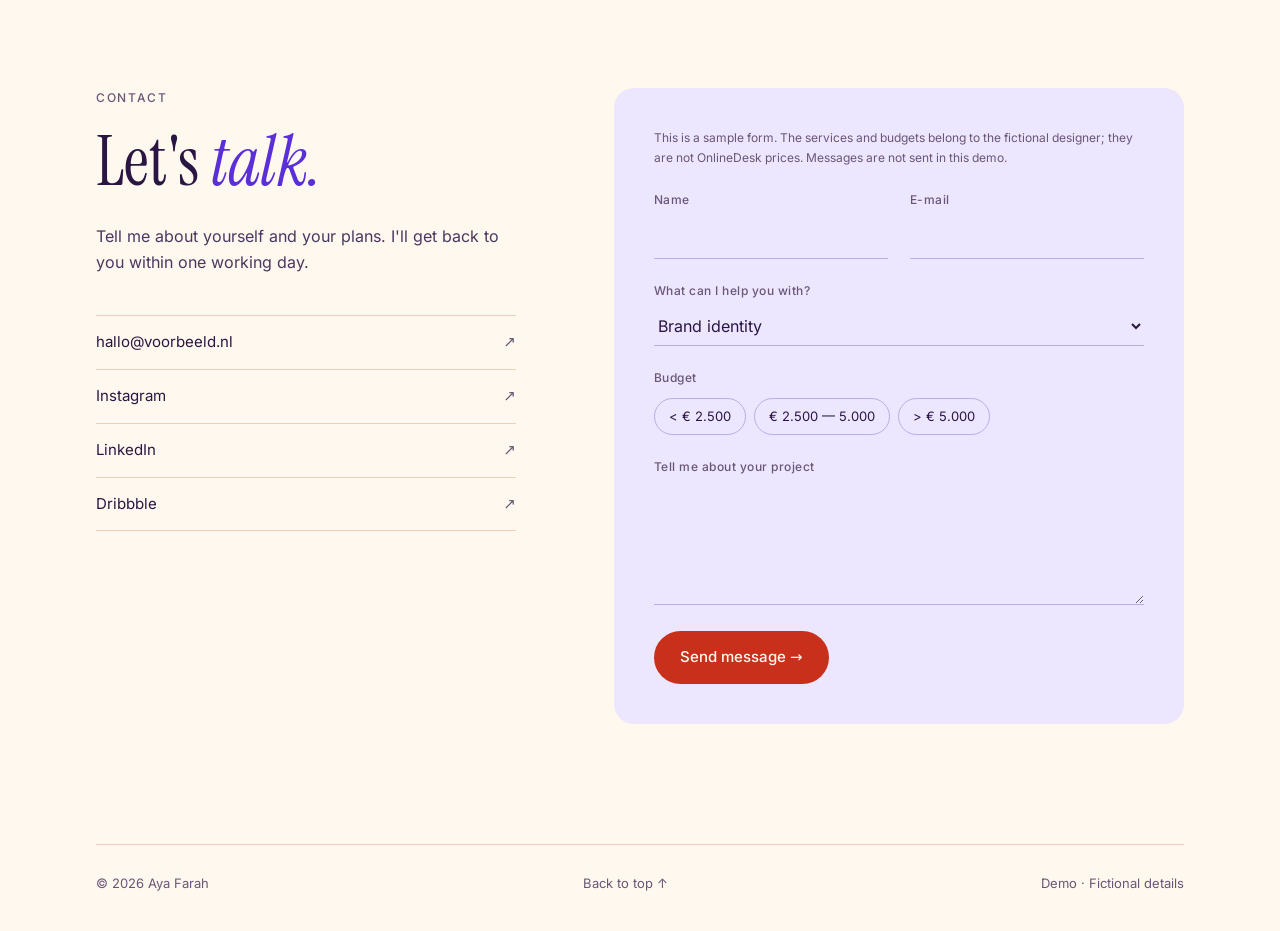
==== commit 6167cf1b: "Refresh homepage for consistent sticky demo navigation" ====
--- a/index.html
+++ b/index.html
@@ -16,7 +16,7 @@
   <link rel="preload" href="assets/fonts/instrument-serif-regular.woff2" as="font" type="font/woff2" crossorigin>
   <link rel="preload" href="assets/fonts/inter-variable.woff2" as="font" type="font/woff2" crossorigin>
   <link rel="stylesheet" href="assets/style.css">
-  <script src="assets/site.js?v=20261103-naam" defer></script>
+  <script src="assets/site.js?v=20261106-sticky-demo" defer></script>
 </head>
 <body data-page="home">
 
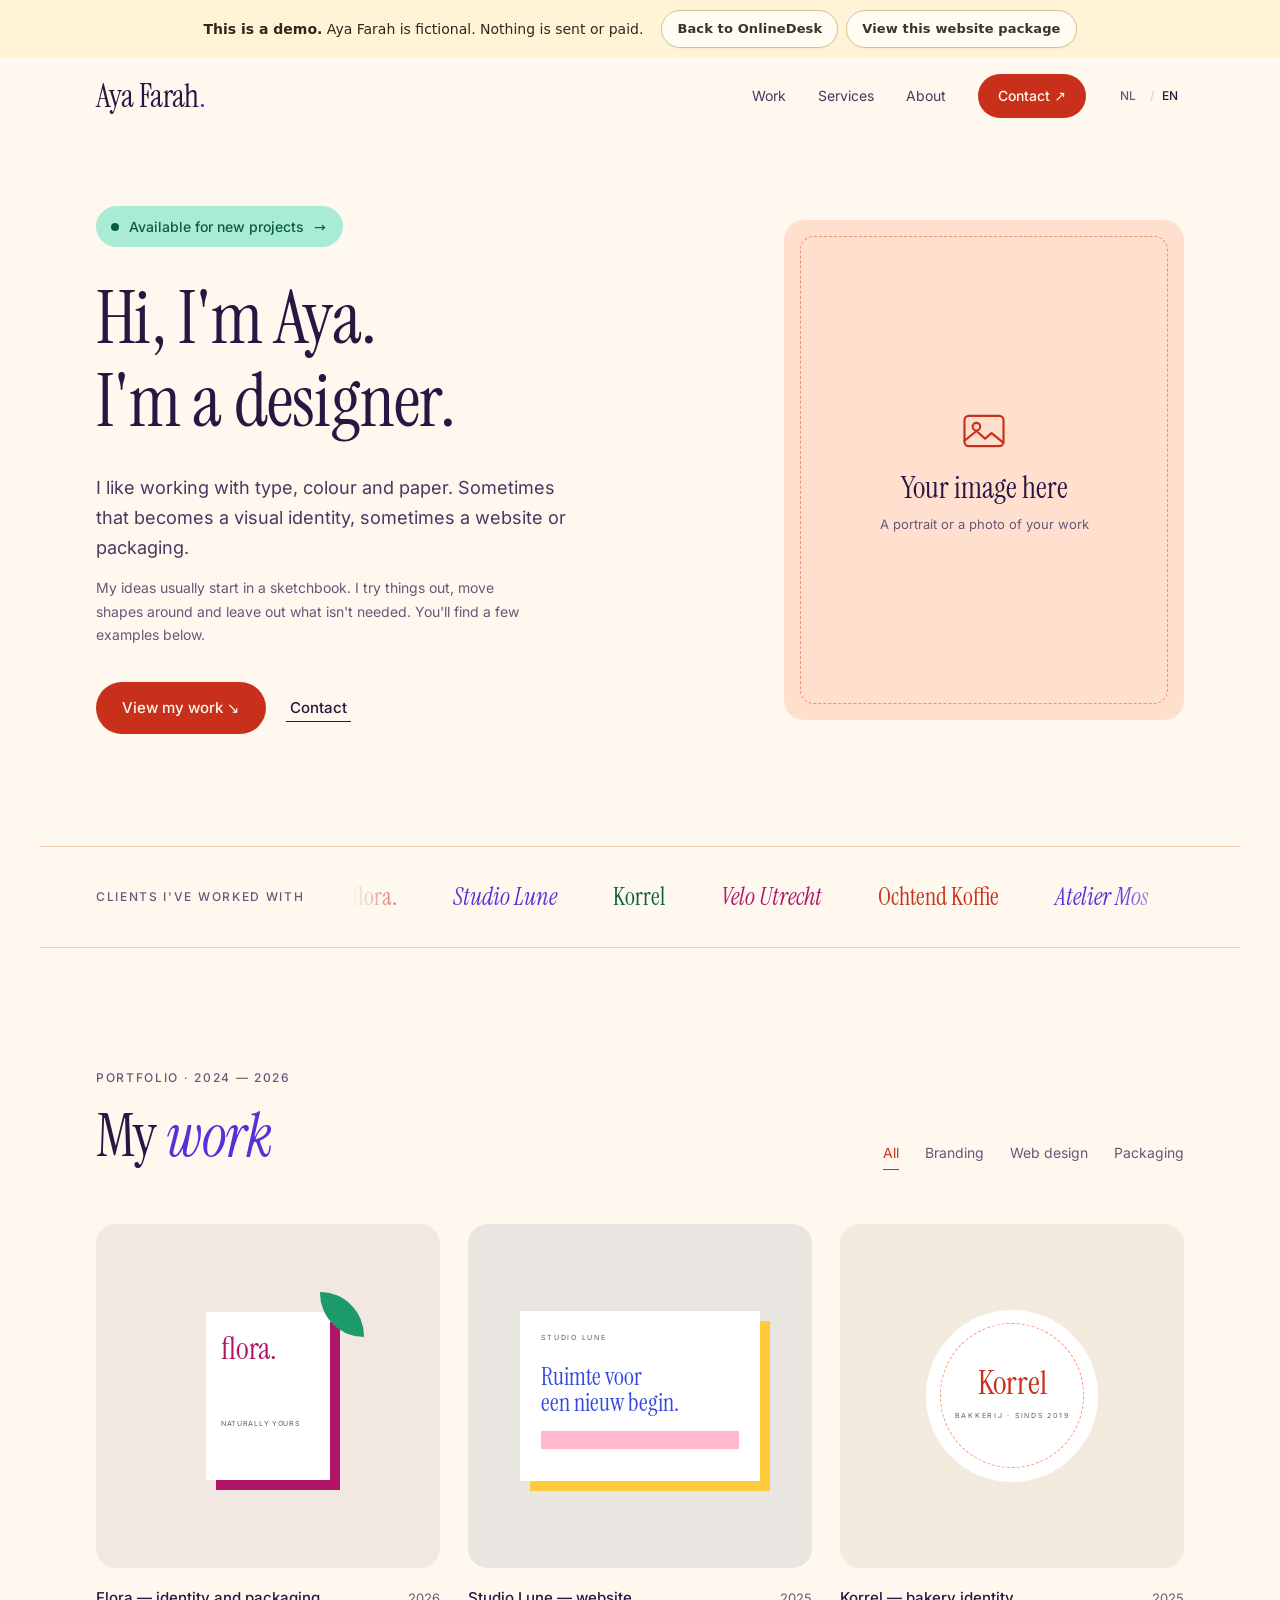
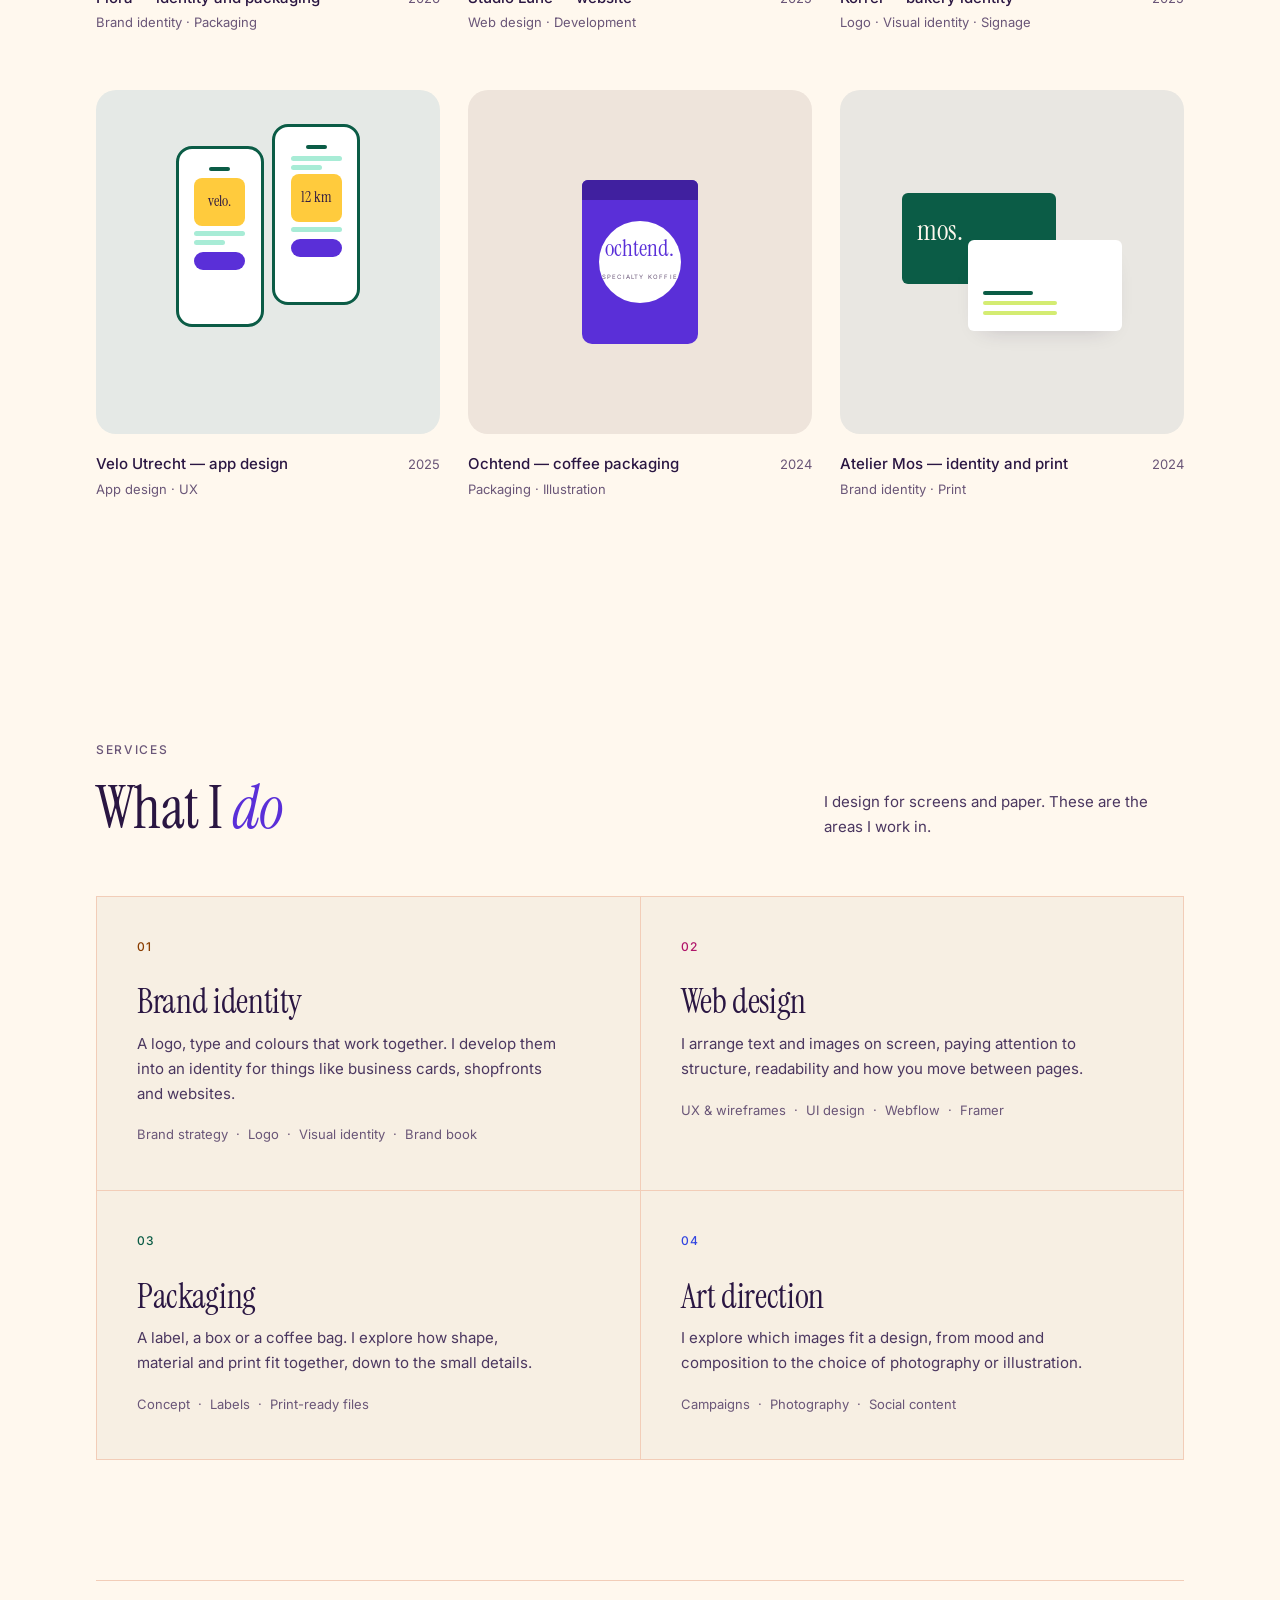
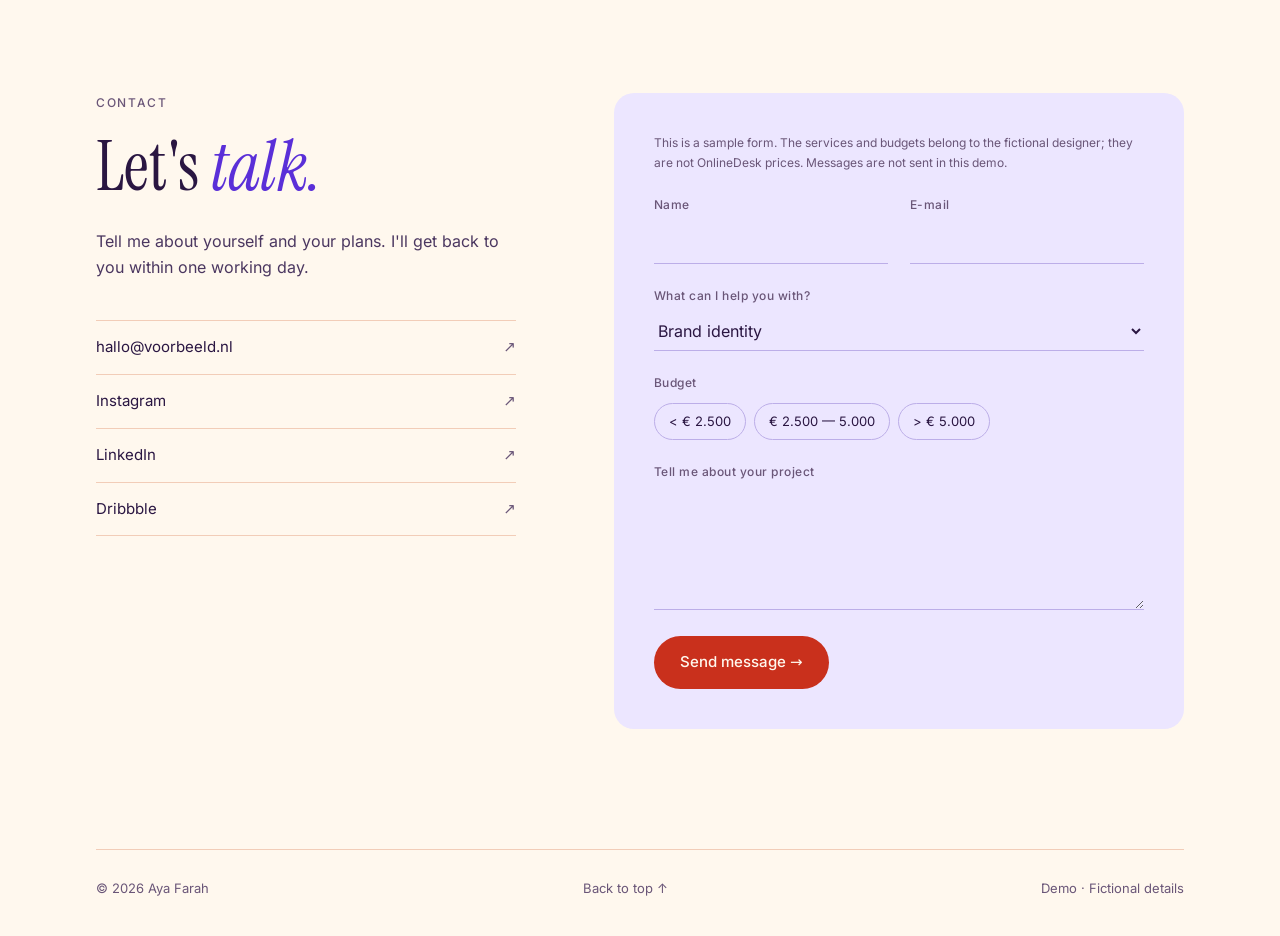
==== commit cf16ef5d: "Refresh matching demo navigation button styling" ====
--- a/index.html
+++ b/index.html
@@ -16,7 +16,7 @@
   <link rel="preload" href="assets/fonts/instrument-serif-regular.woff2" as="font" type="font/woff2" crossorigin>
   <link rel="preload" href="assets/fonts/inter-variable.woff2" as="font" type="font/woff2" crossorigin>
   <link rel="stylesheet" href="assets/style.css">
-  <script src="assets/site.js?v=20261106-sticky-demo" defer></script>
+  <script src="assets/site.js?v=20261106-demo-buttons" defer></script>
 </head>
 <body data-page="home">
 
